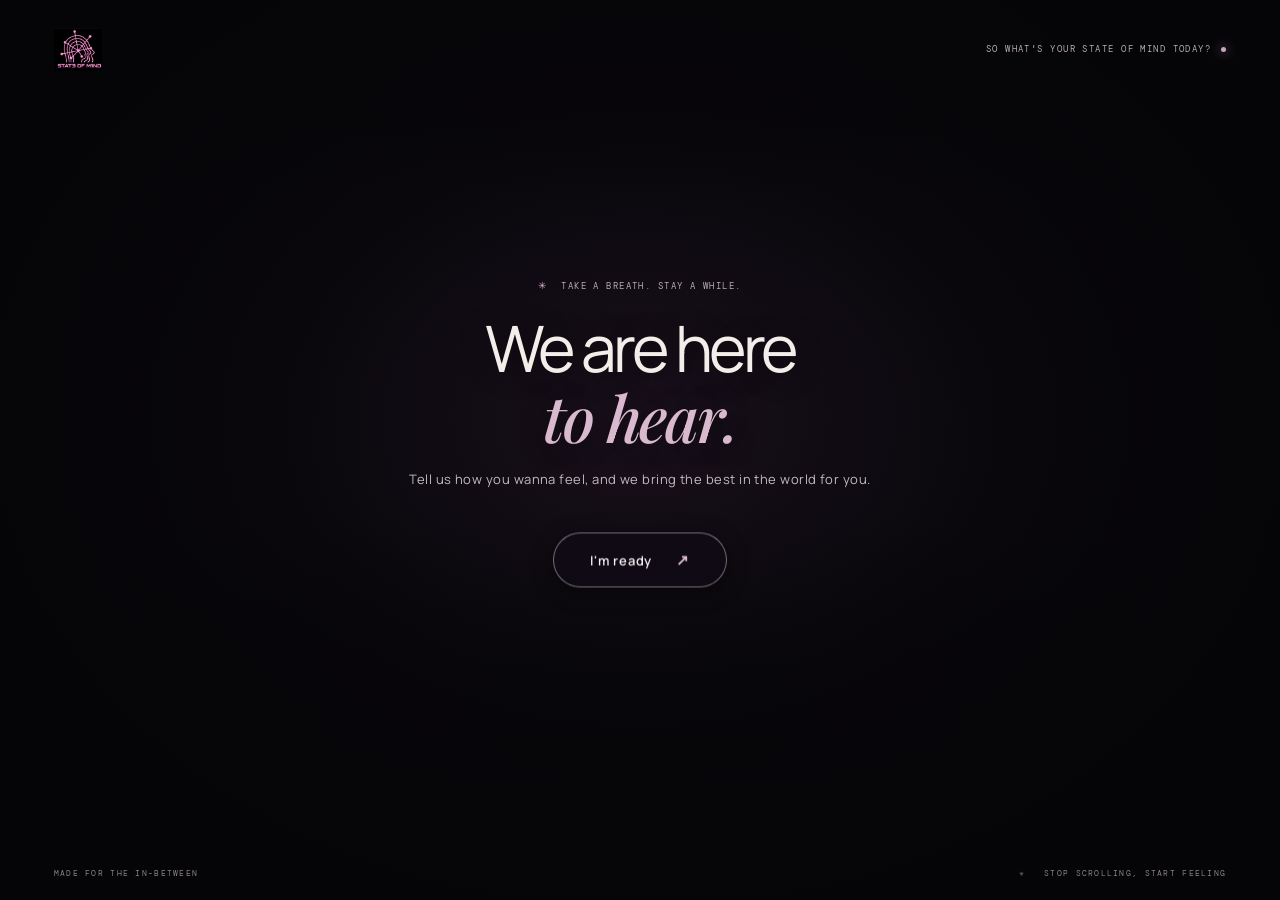
==== frontend/index.html @ 89857fad "feat:implement afterglow frontendand wire to backend API" ====
<!doctype html>
<html lang="en">
<head>
<meta charset="utf-8">
<meta name="viewport" content="width=device-width,initial-scale=1">
<meta name="theme-color" content="#050407">
<title>State of Mind — Find your feeling</title>
<link rel="preconnect" href="https://fonts.googleapis.com">
<link href="https://fonts.googleapis.com/css2?family=DM+Mono:wght@400;500&family=Manrope:wght@300;400;500;600;700&family=Playfair+Display:ital,wght@0,500;0,600;1,500&display=swap" rel="stylesheet">
<link rel="stylesheet" href="style.css">
</head>
<body>
<main class="stage" id="stage">
  <div class="ambient"></div>
  <video class="bloom" id="bloom" autoplay muted playsinline preload="auto" aria-label="Abstract digital flower blooming">
    <source src="assets/bloom.mp4" type="video/mp4">
  </video>
  <div class="shade"></div>
  <header class="topbar">
    <a class="wordmark" href="#" aria-label="State of Mind home"><img class="wordmark-logo" src="assets/state-of-mind-logo.png" alt=""></a>
    <span class="edition"><span class="edition-text" id="editionText">SO WHAT'S YOUR STATE OF MIND TODAY?</span><i></i></span>
  </header>

  <section class="intro" id="intro">
    <p class="eyebrow"><span class="tiny-star">✳</span> TAKE A BREATH. STAY A WHILE.</p>
    <h1>We are here <br><em>to hear.</em></h1>
    <p class="subline">Tell us how you wanna feel, and we bring the best in the world for you.</p>
    <button class="skip" id="skip">I'm ready <span>↗</span></button>
  </section>

  <section class="mood-area" id="moodArea" aria-hidden="true">
    <div class="mood-heading">
      <h2>We are here to hear.</h2>
      <p class="hint">Tell us how you wanna feel, and we bring the best in the world for you.</p>
    </div>
    <div class="moods" role="group" aria-label="Choose your mood">
      <button class="mood" data-mood="Happy/Excitement" data-display-name="Happy" style="--accent:#f0c3a9;--wash:rgba(240,195,169,.12)">
        <span class="number">01</span><span class="mood-symbol">☼</span><span class="mood-name">Happy</span><span class="mood-note">let it glow</span><span class="arrow">↗</span>
      </button>
      <button class="mood" data-mood="Calm/Serene" data-display-name="Calm" style="--accent:#b5d2c6;--wash:rgba(181,210,198,.12)">
        <span class="number">02</span><span class="mood-symbol">≈</span><span class="mood-name">Calm</span><span class="mood-note">stay in the quiet</span><span class="arrow">↗</span>
      </button>
      <button class="mood" data-mood="Sad/Melancholy" data-display-name="A little low" style="--accent:#b8c5e6;--wash:rgba(184,197,230,.12)">
        <span class="number">03</span><span class="mood-symbol">☾</span><span class="mood-name">A little low</span><span class="mood-note">feel it gently</span><span class="arrow">↗</span>
      </button>
      <button class="mood" data-mood="Anger/Rage" data-display-name="Frustrated" style="--accent:#e4a3a9;--wash:rgba(228,163,169,.12)">
        <span class="number">04</span><span class="mood-symbol">✳</span><span class="mood-name">Frustrated</span><span class="mood-note">let it move through</span><span class="arrow">↗</span>
      </button>
      <button class="mood" data-mood="Confusion/Anxiety" data-display-name="All over the place" style="--accent:#d2b8e5;--wash:rgba(210,184,229,.12)">
        <span class="number">05</span><span class="mood-symbol">⁕</span><span class="mood-name">All over the place</span><span class="mood-note">one thing at a time</span><span class="arrow">↗</span>
      </button>
    </div>
    <p class="footnote">YOUR MOOD IS A MOMENT, NOT YOUR WHOLE STORY.</p>
  </section>

  <section class="response" id="response" aria-live="polite" aria-hidden="true">
    <button class="back" id="back" aria-label="Go back to mood selection">← all moods</button>
    <div class="response-header">
      <p class="eyebrow">YOUR MOMENT, YOUR WAY</p>
      <h2 id="responseTitle">A little space for you.</h2>
      <p id="responseCopy">A few things to meet you where you are.</p>
      <div class="response-line"><span class="response-dot"></span><span id="responseMood">MOOD SELECTED</span><span class="line"></span><span>STATE OF MIND</span></div>
    </div>
    <div class="recommendations-container" id="recommendationsContainer">
      <!-- Recommendations dynamically loaded here -->
    </div>
  </section>
  <div class="bottom-note"><span>MADE FOR THE IN-BETWEEN</span><span>✳ &nbsp; STOP SCROLLING, START FEELING</span></div>
</main>
<script src="script.js"></script>
</body>
</html>
---- frontend/style.css ----
* {
  box-sizing: border-box;
}

:root {
  color-scheme: dark;
  --bg: #050407;
  --cream: #f3eee9;
  --muted: #aaa1a8;
  --line: rgba(244, 235, 242, 0.17);
  --accent-rose: #d9b9ce;
  --accent-card: rgba(22, 17, 25, 0.77);
}

html, body {
  margin: 0;
  width: 100%;
  min-height: 100%;
  background: var(--bg);
  color: var(--cream);
  font-family: Manrope, Arial, sans-serif;
}

body {
  overflow: hidden;
}

.stage {
  position: relative;
  isolation: isolate;
  min-height: 100svh;
  width: 100%;
  overflow: hidden;
  background: #050407;
}

.ambient {
  position: absolute;
  inset: 0;
  background: radial-gradient(ellipse at 50% 46%, #19101b 0%, #0a080d 38%, #050407 72%);
  z-index: -3;
}

.bloom {
  position: absolute;
  z-index: -2;
  height: 100%;
  width: auto;
  max-width: 100vw;
  left: 50%;
  top: 50%;
  transform: translate(-50%, -50%);
  object-fit: contain;
  opacity: 0.9;
  mix-blend-mode: screen;
  filter: saturate(0.78) contrast(1.08) brightness(0.86);
  transition: opacity 1.2s ease, filter 1.2s ease;
}

.shade {
  position: absolute;
  inset: 0;
  z-index: -1;
  pointer-events: none;
  background: linear-gradient(180deg, rgba(5, 4, 7, 0.62) 0%, transparent 23%, transparent 56%, rgba(5, 4, 7, 0.8) 100%),
              radial-gradient(ellipse at center, transparent 25%, rgba(5, 4, 7, 0.42) 100%);
}

.topbar {
  position: absolute;
  top: 0;
  left: 0;
  width: 100%;
  padding: 28px 4.2vw;
  display: flex;
  align-items: center;
  justify-content: space-between;
  z-index: 5;
}

.wordmark {
  display: flex;
  align-items: center;
  gap: 11px;
  text-decoration: none;
  color: var(--cream);
  font-size: 10px;
  letter-spacing: 0.2em;
  font-weight: 600;
  line-height: 0;
}

.wordmark-logo {
  display: block;
  width: 48px;
  height: auto;
  mix-blend-mode: screen;
  --logo-tint: hue-rotate(280deg) saturate(0.48) brightness(1.22);
  filter: var(--logo-tint);
  transition: transform 0.3s ease, filter 0.3s ease;
}

.wordmark:hover .wordmark-logo,
.wordmark:focus-visible .wordmark-logo {
  transform: translateY(-4px) scale(1.035);
  filter: var(--logo-tint) drop-shadow(0 12px 18px rgba(217, 185, 206, 0.32));
}

.edition, .eyebrow, .footnote, .bottom-note, .number, .response-line {
  font-family: "DM Mono", monospace;
  font-size: 9px;
  letter-spacing: 0.16em;
  color: #b6aab4;
}

.edition {
  display: flex;
  align-items: center;
  gap: 10px;
}

.edition-text {
  display: inline-block;
  min-width: 34ch;
}

.edition i {
  width: 5px;
  height: 5px;
  border-radius: 50%;
  background: #c6a6bd;
  box-shadow: 0 0 12px #c6a6bd;
}

.intro {
  position: absolute;
  left: 50%;
  top: 48%;
  transform: translate(-50%, -50%);
  width: min(720px, 90vw);
  text-align: center;
  z-index: 2;
  transition: opacity 0.9s ease, transform 0.9s ease;
}

.eyebrow {
  margin: 0 0 20px;
}

.tiny-star {
  color: #e0b4cf;
  font-size: 13px;
  margin-right: 7px;
}

h1, h2, p {
  margin-top: 0;
}

h1 {
  font-size: clamp(32px, 5vw, 65px);
  font-weight: 400;
  letter-spacing: -0.055em;
  line-height: 1.08;
  margin-bottom: 17px;
  text-shadow: 0 2px 28px rgba(0, 0, 0, 0.4);
}

h1 em, h2 em {
  font-family: "Playfair Display", serif;
  font-weight: 500;
  color: #d9b9ce;
  letter-spacing: -0.035em;
}

.subline {
  font-size: 13px;
  color: #c4b9c2;
  letter-spacing: 0.035em;
  margin-bottom: 34px;
}

.skip {
  border: 1px solid rgba(242, 229, 239, 0.45);
  background: rgba(18, 12, 22, 0.55);
  color: #f5edf2;
  border-radius: 999px;
  padding: 16px 36px;
  font: 600 13px Manrope, sans-serif;
  letter-spacing: 0.06em;
  cursor: pointer;
  margin-top: 10px;
  backdrop-filter: blur(12px);
  box-shadow: 0 4px 22px rgba(0, 0, 0, 0.4);
  transition: all 0.3s ease;
}

.skip span {
  display: inline-block;
  margin-left: 20px;
  color: #d9b9ce;
  font-size: 15px;
  transition: transform 0.25s ease;
}

.skip:hover {
  background: rgba(217, 185, 206, 0.2);
  border-color: #d9b9ce;
  box-shadow: 0 6px 30px rgba(217, 185, 206, 0.25);
  transform: translateY(-3px) scale(1.02);
}

.skip:hover span {
  transform: translate(3px, -3px);
}

.mood-area {
  position: absolute;
  z-index: 3;
  left: 0;
  right: 0;
  bottom: 8.5%;
  padding: 0 4.2vw;
  opacity: 0;
  transform: translateY(18px);
  pointer-events: none;
  transition: opacity 1.3s ease, transform 1.3s ease;
}

.stage.ready .intro {
  opacity: 0;
  transform: translate(-50%, -54%);
  pointer-events: none;
}

.stage.ready .mood-area {
  opacity: 1;
  transform: translateY(0);
  pointer-events: auto;
}

.stage.ready .bloom {
  filter: saturate(0.76) contrast(1.08) brightness(0.8);
}

.mood-heading {
  text-align: center;
  margin-bottom: 25px;
}

.mood-heading h2, .response h2 {
  font-size: clamp(25px, 3.4vw, 42px);
  font-weight: 400;
  letter-spacing: -0.05em;
  margin: 0 0 8px;
}

.hint {
  font-size: 11px;
  color: #c0b6c0;
  margin-bottom: 0;
}

.moods {
  display: grid;
  grid-template-columns: repeat(5, minmax(0, 1fr));
  gap: 10px;
  max-width: 1180px;
  margin: 0 auto;
}

.mood {
  position: relative;
  min-height: 138px;
  text-align: left;
  padding: 17px 15px 15px;
  background: linear-gradient(135deg, rgba(22, 17, 25, 0.77), rgba(8, 7, 11, 0.6));
  border: 1px solid rgba(244, 231, 241, 0.2);
  border-radius: 16px;
  color: var(--cream);
  cursor: pointer;
  overflow: hidden;
  backdrop-filter: blur(12px);
  transition: transform 0.3s ease, border-color 0.3s ease, background 0.3s ease, box-shadow 0.3s ease;
}

.mood:before {
  content: "";
  position: absolute;
  inset: 0;
  background: radial-gradient(ellipse at 0 0, var(--wash), transparent 72%);
  opacity: 0.7;
  pointer-events: none;
}

.mood:hover, .mood:focus-visible {
  transform: translateY(-5px);
  border-color: var(--accent);
  background: linear-gradient(135deg, rgba(35, 26, 39, 0.9), rgba(8, 7, 11, 0.78));
  box-shadow: 0 18px 34px rgba(0, 0, 0, 0.42), 0 0 26px var(--wash);
  outline: none;
}

.number {
  position: absolute;
  right: 14px;
  top: 15px;
  font-size: 8px;
  color: #968a97;
}

.mood-symbol {
  display: block;
  color: var(--accent);
  font-family: "Playfair Display", serif;
  font-size: 25px;
  line-height: 1;
  margin: 4px 0 16px;
}

.mood-name {
  display: block;
  font-size: 13px;
  font-weight: 500;
  letter-spacing: -0.02em;
  position: relative;
}

.mood-note {
  display: block;
  font-size: 9px;
  color: #aaa0aa;
  margin-top: 6px;
  position: relative;
}

.arrow {
  position: absolute;
  right: 13px;
  bottom: 14px;
  font-size: 12px;
  color: var(--accent);
  opacity: 0;
  transform: translate(-3px, 3px);
  transition: 0.25s;
}

.mood:hover .arrow, .mood:focus-visible .arrow {
  opacity: 1;
  transform: translate(0, 0);
}

.footnote {
  text-align: center;
  margin: 21px 0 0;
  font-size: 8px;
  color: #92858f;
}

.bottom-note {
  position: absolute;
  bottom: 22px;
  left: 4.2vw;
  right: 4.2vw;
  display: flex;
  justify-content: space-between;
  font-size: 8px;
  color: rgba(202, 187, 201, 0.68);
  z-index: 4;
}

/* =========================================================
   Response & Recommendations Area
   ========================================================= */

.response {
  position: absolute;
  z-index: 4;
  left: 50%;
  top: 50%;
  transform: translate(-50%, -46%);
  width: min(1180px, 94vw);
  max-height: calc(100svh - 85px);
  overflow-y: auto;
  overflow-x: hidden;
  padding: 10px 20px 40px;
  display: flex;
  flex-direction: column;
  align-items: center;
  text-align: center;
  opacity: 0;
  pointer-events: none;
  transition: opacity 0.6s ease, transform 0.6s ease;
  scrollbar-width: thin;
  scrollbar-color: rgba(217, 185, 206, 0.3) transparent;
}

.response::-webkit-scrollbar {
  width: 6px;
}

.response::-webkit-scrollbar-track {
  background: transparent;
}

.response::-webkit-scrollbar-thumb {
  background: rgba(217, 185, 206, 0.25);
  border-radius: 999px;
}

.response::-webkit-scrollbar-thumb:hover {
  background: rgba(217, 185, 206, 0.45);
}

.stage.selected .mood-area {
  opacity: 0;
  pointer-events: none;
  transform: translateY(12px);
}

.stage.selected .response {
  opacity: 1;
  pointer-events: auto;
  transform: translate(-50%, -48%);
}

.stage.selected .bloom {
  opacity: 0.38;
  filter: saturate(0.65) contrast(1.05) brightness(0.65);
}

.stage.ready .bottom-note {
  opacity: 0.65;
}

.back {
  align-self: flex-start;
  margin-top: 10px;
  margin-bottom: 14px;
  border: 1px solid rgba(244, 231, 241, 0.25);
  background: rgba(18, 12, 22, 0.75);
  color: #c7b8c7;
  font: 11px "DM Mono", monospace;
  letter-spacing: 0.1em;
  cursor: pointer;
  padding: 9px 18px;
  border-radius: 999px;
  backdrop-filter: blur(12px);
  transition: all 0.25s ease;
}

.back:hover {
  color: #f3eee9;
  border-color: #d9b9ce;
  background: rgba(217, 185, 206, 0.2);
  transform: translateX(-3px);
}

.response-header {
  width: 100%;
  max-width: 680px;
  margin-bottom: 24px;
}

.response .eyebrow {
  margin-bottom: 12px;
}

.response h2 {
  font-size: clamp(26px, 3.6vw, 42px);
  margin-bottom: 10px;
}

.response-header > p:not(.eyebrow) {
  color: #c4b9c2;
  font-size: 12px;
  margin-bottom: 14px;
}

.response-line {
  display: flex;
  align-items: center;
  gap: 10px;
  justify-content: center;
  font-size: 8px;
  margin-top: 14px;
}

.response-dot {
  width: 6px;
  height: 6px;
  background: #d9b9ce;
  border-radius: 50%;
  box-shadow: 0 0 8px #d9b9ce;
}

.line {
  width: 42px;
  height: 1px;
  background: var(--line);
}

.recommendations-container {
  width: 100%;
}

.recommendations-grid {
  display: grid;
  grid-template-columns: repeat(3, minmax(0, 1fr));
  gap: 18px;
  width: 100%;
  text-align: left;
}

.rec-category {
  background: linear-gradient(180deg, rgba(22, 16, 26, 0.8), rgba(12, 9, 15, 0.72));
  border: 1px solid rgba(244, 231, 241, 0.14);
  border-radius: 14px;
  padding: 16px;
  backdrop-filter: blur(14px);
  display: flex;
  flex-direction: column;
  gap: 10px;
  transition: border-color 0.3s ease;
}

.rec-category:hover {
  border-color: rgba(217, 185, 206, 0.3);
}

.category-header {
  display: flex;
  align-items: center;
  justify-content: space-between;
  padding-bottom: 11px;
  border-bottom: 1px solid rgba(244, 231, 241, 0.08);
}

.category-title-wrap {
  display: flex;
  align-items: center;
  gap: 8px;
}

.category-icon {
  font-size: 13px;
  color: #d9b9ce;
}

.category-title {
  font-size: 13px;
  font-weight: 600;
  letter-spacing: -0.01em;
  margin: 0;
  color: var(--cream);
}

.category-count {
  font-family: "DM Mono", monospace;
  font-size: 9px;
  letter-spacing: 0.12em;
  color: var(--muted);
  text-transform: uppercase;
}

.cards-list {
  display: flex;
  flex-direction: column;
  gap: 9px;
}

.rec-card {
  position: relative;
  padding: 12px 14px;
  background: linear-gradient(135deg, rgba(29, 21, 35, 0.75), rgba(14, 10, 18, 0.65));
  border: 1px solid rgba(244, 231, 241, 0.12);
  border-radius: 10px;
  transition: transform 0.25s ease, border-color 0.25s ease, box-shadow 0.25s ease;
  display: flex;
  flex-direction: column;
  gap: 7px;
  outline: none;
}

.rec-card:hover, .rec-card:focus-visible {
  transform: translateY(-2px);
  border-color: rgba(217, 185, 206, 0.45);
  box-shadow: 0 10px 22px rgba(0, 0, 0, 0.38), 0 0 14px rgba(217, 185, 206, 0.1);
}

.rec-card-top {
  display: flex;
  align-items: center;
  gap: 7px;
}

.rec-index {
  font-family: "DM Mono", monospace;
  font-size: 9px;
  color: #968a97;
}

.rec-badge {
  font-family: "DM Mono", monospace;
  font-size: 8px;
  letter-spacing: 0.08em;
  padding: 2px 7px;
  border-radius: 999px;
  text-transform: uppercase;
  font-weight: 500;
}

.badge-movie, .badge-tv {
  background: rgba(240, 195, 169, 0.14);
  border: 1px solid rgba(240, 195, 169, 0.32);
  color: #f0c3a9;
}

.badge-music {
  background: rgba(210, 184, 229, 0.14);
  border: 1px solid rgba(210, 184, 229, 0.32);
  color: #d2b8e5;
}

.badge-game {
  background: rgba(181, 210, 198, 0.14);
  border: 1px solid rgba(181, 210, 198, 0.32);
  color: #b5d2c6;
}

.badge-default {
  background: rgba(244, 231, 241, 0.1);
  border: 1px solid rgba(244, 231, 241, 0.25);
  color: #e2d7e0;
}

.rec-match {
  font-family: "DM Mono", monospace;
  font-size: 8px;
  color: #d9b9ce;
  margin-left: auto;
}

.rec-title {
  font-size: 13px;
  font-weight: 500;
  line-height: 1.35;
  margin: 0;
  color: var(--cream);
  display: -webkit-box;
  -webkit-line-clamp: 2;
  -webkit-box-orient: vertical;
  overflow: hidden;
}

.rec-card-bottom {
  display: flex;
  flex-direction: column;
  gap: 4px;
  margin-top: 2px;
}

.match-track {
  width: 100%;
  height: 2px;
  background: rgba(244, 235, 242, 0.1);
  border-radius: 2px;
  overflow: hidden;
}

.match-fill {
  height: 100%;
  background: linear-gradient(90deg, #d2b8e5, #e0b4cf);
  border-radius: 2px;
}

.rec-meta {
  font-family: "DM Mono", monospace;
  font-size: 8px;
  color: #a498a4;
  letter-spacing: 0.05em;
}

/* =========================================================
   States: Loading, Error, Empty
   ========================================================= */

.recs-state {
  padding: 42px 20px;
  text-align: center;
  display: flex;
  flex-direction: column;
  align-items: center;
  gap: 12px;
}

.pulse-loader {
  display: flex;
  gap: 8px;
  margin-bottom: 4px;
}

.pulse-loader span {
  width: 8px;
  height: 8px;
  border-radius: 50%;
  background: #d9b9ce;
  animation: recPulse 1.4s ease-in-out infinite;
}

.pulse-loader span:nth-child(2) {
  animation-delay: 0.2s;
}

.pulse-loader span:nth-child(3) {
  animation-delay: 0.4s;
}

@keyframes recPulse {
  0%, 80%, 100% {
    transform: scale(0.6);
    opacity: 0.35;
  }
  40% {
    transform: scale(1.15);
    opacity: 1;
    box-shadow: 0 0 10px #d9b9ce;
  }
}

.state-title {
  font-size: 15px;
  font-weight: 500;
  color: var(--cream);
  margin: 0;
}

.state-desc {
  font-size: 11px;
  color: var(--muted);
  max-width: 440px;
  margin: 0;
  line-height: 1.5;
}

.state-desc code {
  font-family: "DM Mono", monospace;
  font-size: 10px;
  background: rgba(255, 255, 255, 0.08);
  padding: 2px 5px;
  border-radius: 4px;
  color: #f0c3a9;
}

.state-icon {
  font-size: 24px;
  color: #e4a3a9;
}

.retry-btn {
  margin-top: 8px;
  border: 1px solid rgba(228, 163, 169, 0.4);
  background: rgba(228, 163, 169, 0.12);
  color: #f5edf2;
  border-radius: 999px;
  padding: 8px 18px;
  font: 500 11px Manrope, sans-serif;
  letter-spacing: 0.04em;
  cursor: pointer;
  transition: background 0.2s, border-color 0.2s;
}

.retry-btn span {
  margin-left: 6px;
  color: #e4a3a9;
}

.retry-btn:hover {
  background: rgba(228, 163, 169, 0.22);
  border-color: #e4a3a9;
}

.category-empty {
  font-size: 11px;
  color: var(--muted);
  font-style: italic;
  padding: 20px 8px;
  text-align: center;
  margin: 0;
}

/* =========================================================
   Responsive queries
   ========================================================= */

@media (min-width: 1200px) and (min-height: 760px) {
  .mood-area {
    bottom: 9.5%;
  }
  .mood {
    min-height: 145px;
    padding: 19px;
  }
  .mood-heading {
    margin-bottom: 28px;
  }
}

@media (max-width: 900px) {
  .recommendations-grid {
    grid-template-columns: 1fr;
    gap: 16px;
  }
  .response {
    max-height: 82svh;
    padding: 20px 14px 34px;
  }
}

@media (max-width: 760px) {
  .topbar {
    padding: 19px 20px;
  }
  .edition {
    font-size: 7px;
    letter-spacing: 0.08em;
  }
  .wordmark {
    font-size: 8px;
    letter-spacing: 0.15em;
    gap: 8px;
  }
  .wordmark-logo {
    width: 57px;
  }
  .edition-text {
    min-width: 0;
  }
  .intro {
    top: 43%;
    width: 88vw;
  }
  .subline {
    font-size: 11px;
    line-height: 1.6;
  }
  .mood-area {
    bottom: 8%;
    padding: 0 18px;
  }
  .mood-heading {
    margin-bottom: 17px;
  }
  .hint {
    font-size: 10px;
  }
  .moods {
    grid-template-columns: repeat(2, minmax(0, 1fr));
    gap: 7px;
  }
  .mood {
    min-height: 88px;
    padding: 12px 13px;
  }
  .mood-symbol {
    font-size: 19px;
    margin: 0 0 8px;
  }
  .mood-name {
    font-size: 12px;
  }
  .mood-note {
    font-size: 8px;
  }
  .mood:nth-child(5) {
    grid-column: 1 / -1;
    min-height: 70px;
  }
  .mood:nth-child(5) .mood-symbol {
    float: left;
    margin: 2px 12px 0 0;
  }
  .number {
    top: 12px;
    right: 11px;
  }
  .footnote {
    font-size: 7px;
    margin-top: 13px;
  }
  .bottom-note {
    left: 18px;
    right: 18px;
    bottom: 13px;
    font-size: 6px;
    letter-spacing: 0.08em;
  }
  .bottom-note span:last-child {
    text-align: right;
  }
  .response-line {
    font-size: 7px;
    letter-spacing: 0.08em;
  }
  .bloom {
    height: 100%;
    max-width: 100vw;
  }
}

@media (prefers-reduced-motion: reduce) {
  *, *:before, *:after {
    transition: none !important;
    scroll-behavior: auto !important;
  }
}
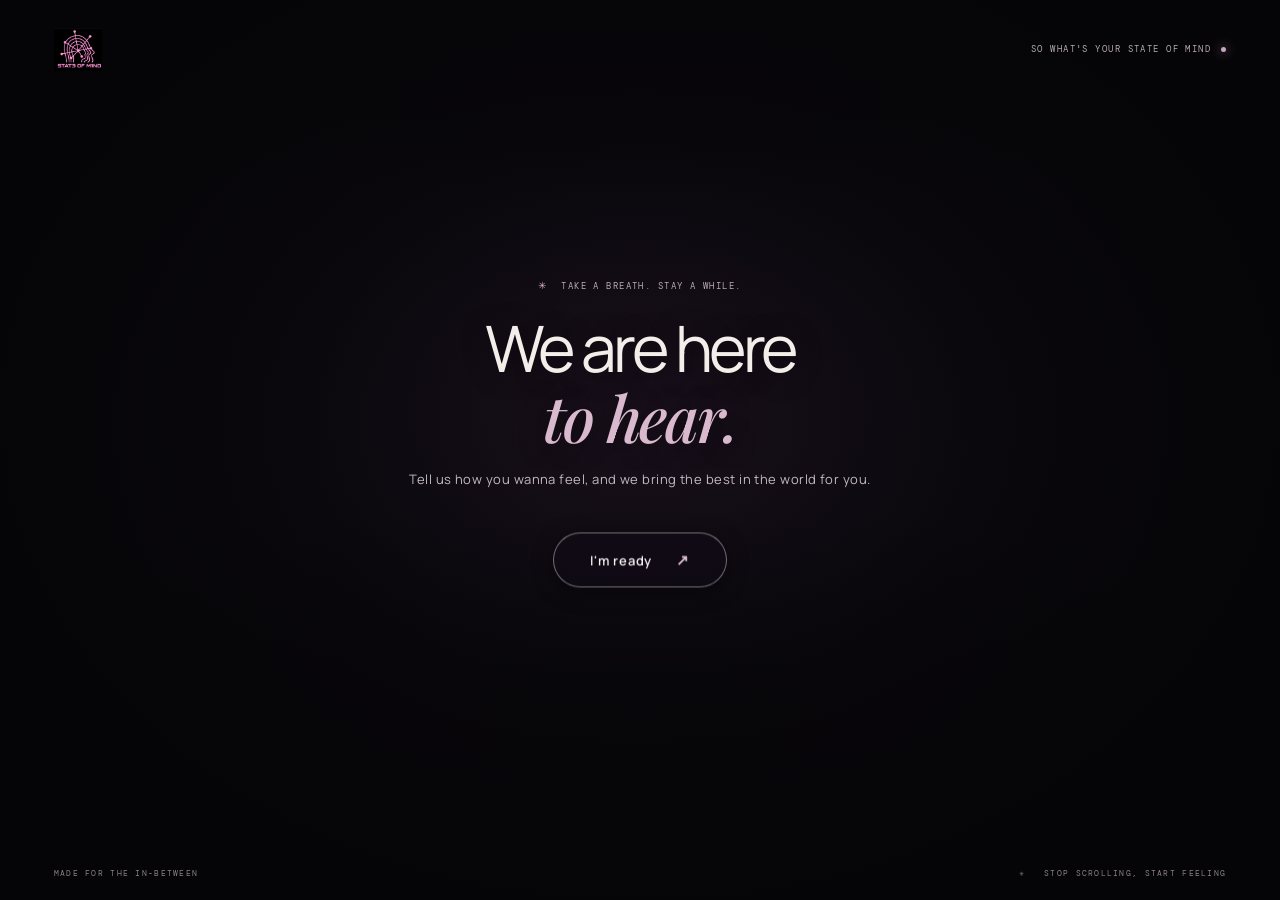
==== commit ca8403a0: "fix(frontend) : made the animations more smoothe" ====
--- a/frontend/index.html
+++ b/frontend/index.html
@@ -12,7 +12,7 @@
 <body>
 <main class="stage" id="stage">
   <div class="ambient"></div>
-  <video class="bloom" id="bloom" autoplay muted playsinline preload="auto" aria-label="Abstract digital flower blooming">
+  <video class="bloom" id="bloom" autoplay loop muted playsinline preload="auto" aria-label="Abstract digital flower blooming">
     <source src="assets/bloom.mp4" type="video/mp4">
   </video>
   <div class="shade"></div>
--- a/frontend/style.css
+++ b/frontend/style.css
@@ -641,6 +641,12 @@
   margin-left: auto;
 }
 
+.rec-card-body {
+  display: flex;
+  flex-direction: column;
+  gap: 2px;
+}
+
 .rec-title {
   font-size: 13px;
   font-weight: 500;
@@ -653,10 +659,21 @@
   overflow: hidden;
 }
 
+.rec-artist {
+  font-family: "DM Mono", monospace;
+  font-size: 10px;
+  color: #c4b5c7;
+  letter-spacing: 0.04em;
+  margin: 0;
+  white-space: nowrap;
+  overflow: hidden;
+  text-overflow: ellipsis;
+}
+
 .rec-card-bottom {
   display: flex;
   flex-direction: column;
-  gap: 4px;
+  gap: 6px;
   margin-top: 2px;
 }
 
@@ -674,11 +691,98 @@
   border-radius: 2px;
 }
 
+.rec-card-footer {
+  display: flex;
+  align-items: center;
+  justify-content: space-between;
+  gap: 8px;
+  min-height: 22px;
+}
+
 .rec-meta {
   font-family: "DM Mono", monospace;
   font-size: 8px;
   color: #a498a4;
   letter-spacing: 0.05em;
+}
+
+/* Sleek Action Button: Listen / View */
+.rec-action-btn {
+  display: inline-flex;
+  align-items: center;
+  gap: 4px;
+  font-family: "DM Mono", monospace;
+  font-size: 8.5px;
+  font-weight: 500;
+  letter-spacing: 0.08em;
+  text-transform: uppercase;
+  text-decoration: none;
+  padding: 3px 9px;
+  border-radius: 999px;
+  cursor: pointer;
+  transition: all 0.22s cubic-bezier(0.16, 1, 0.3, 1);
+  outline: none;
+  white-space: nowrap;
+  user-select: none;
+}
+
+.rec-action-btn .btn-icon {
+  font-size: 9px;
+  line-height: 1;
+  transition: transform 0.22s ease;
+}
+
+.rec-action-btn:hover .btn-icon,
+.rec-action-btn:focus-visible .btn-icon {
+  transform: translate(1.5px, -1.5px);
+}
+
+/* Music - Listen button */
+.rec-action-btn.action-listen {
+  background: rgba(210, 184, 229, 0.12);
+  border: 1px solid rgba(210, 184, 229, 0.32);
+  color: #e6d3f2;
+}
+
+.rec-action-btn.action-listen:hover,
+.rec-action-btn.action-listen:focus-visible {
+  background: rgba(210, 184, 229, 0.26);
+  border-color: rgba(210, 184, 229, 0.7);
+  color: #ffffff;
+  box-shadow: 0 0 12px rgba(210, 184, 229, 0.35);
+  transform: translateY(-1px);
+}
+
+/* Movies & TV - View button */
+.rec-action-btn.action-view {
+  background: rgba(240, 195, 169, 0.12);
+  border: 1px solid rgba(240, 195, 169, 0.32);
+  color: #f7dfd3;
+}
+
+.rec-action-btn.action-view:hover,
+.rec-action-btn.action-view:focus-visible {
+  background: rgba(240, 195, 169, 0.26);
+  border-color: rgba(240, 195, 169, 0.7);
+  color: #ffffff;
+  box-shadow: 0 0 12px rgba(240, 195, 169, 0.35);
+  transform: translateY(-1px);
+}
+
+/* Games - View button tint */
+.rec-category[data-category="games"] .rec-action-btn.action-view {
+  background: rgba(181, 210, 198, 0.12);
+  border: 1px solid rgba(181, 210, 198, 0.32);
+  color: #d6ebe1;
+}
+
+.rec-category[data-category="games"] .rec-action-btn.action-view:hover,
+.rec-category[data-category="games"] .rec-action-btn.action-view:focus-visible {
+  background: rgba(181, 210, 198, 0.26);
+  border-color: rgba(181, 210, 198, 0.7);
+  color: #ffffff;
+  box-shadow: 0 0 12px rgba(181, 210, 198, 0.35);
+  transform: translateY(-1px);
 }
 
 /* =========================================================
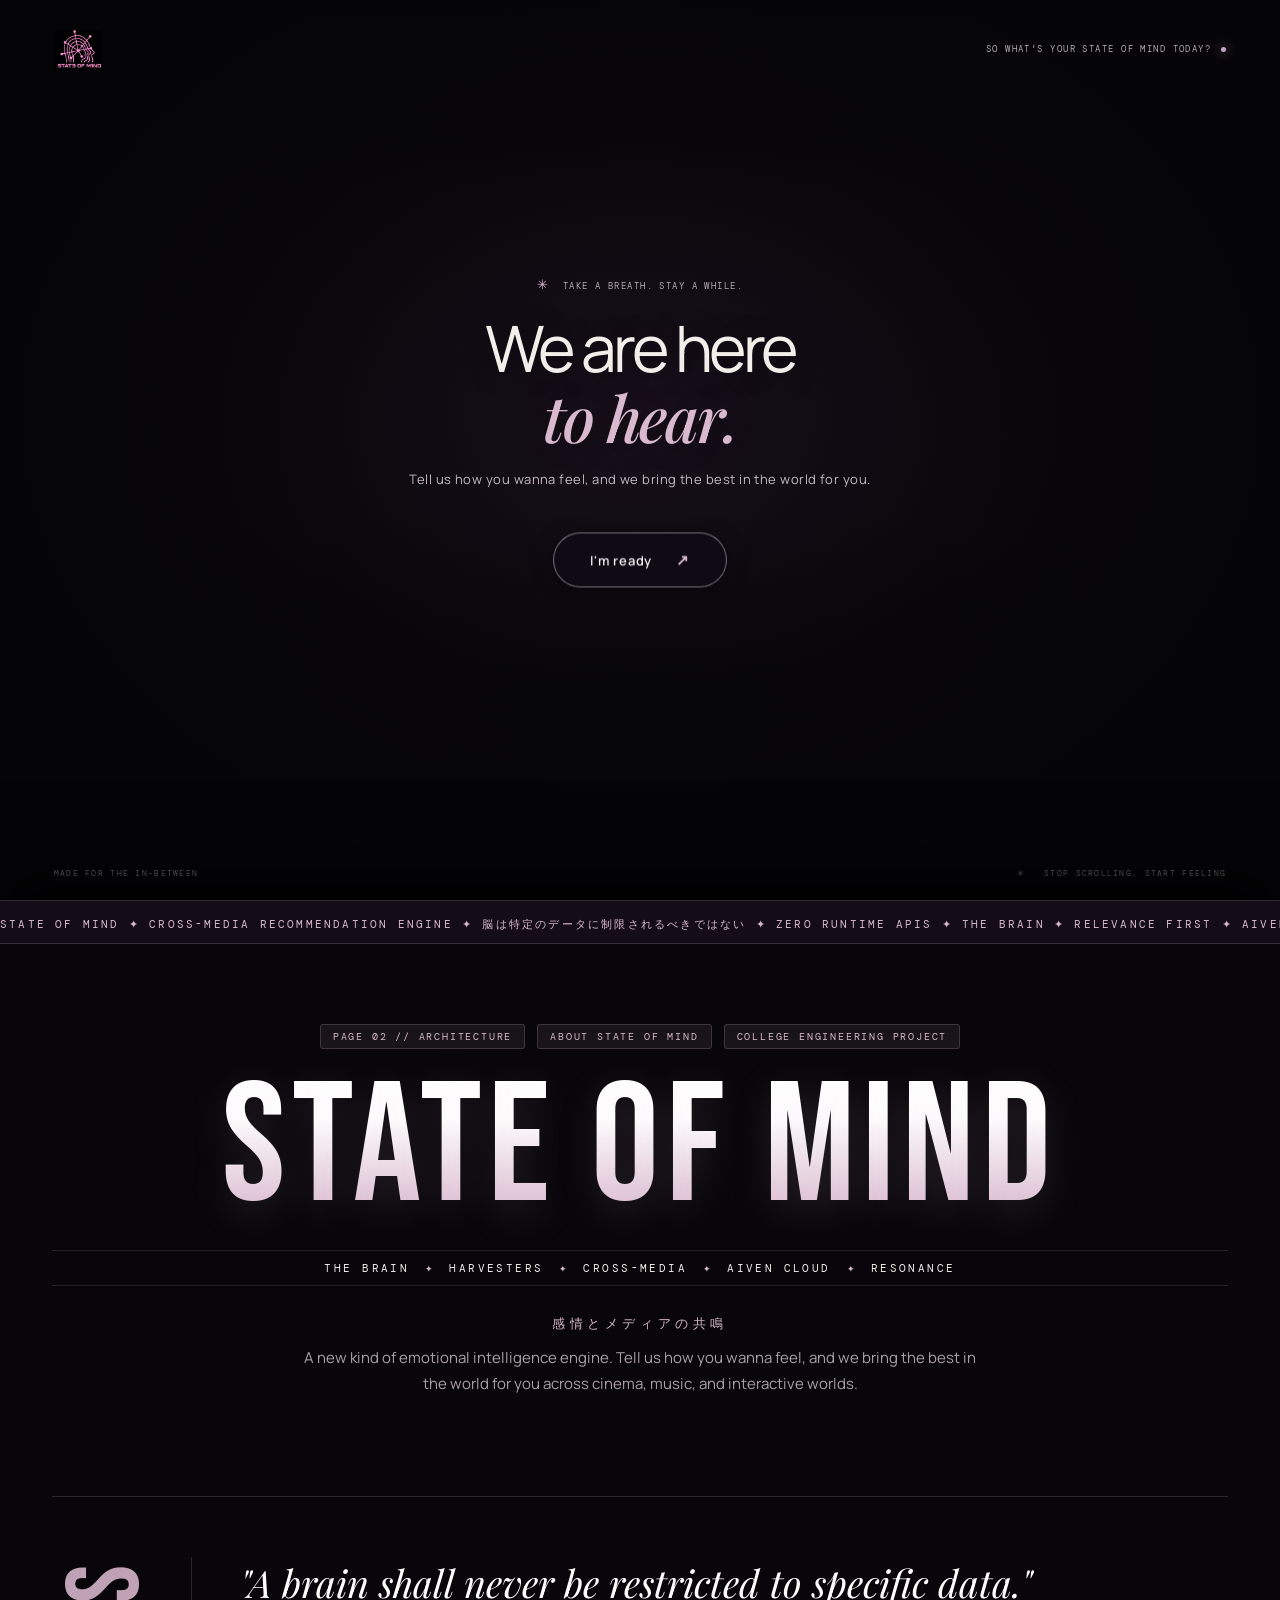
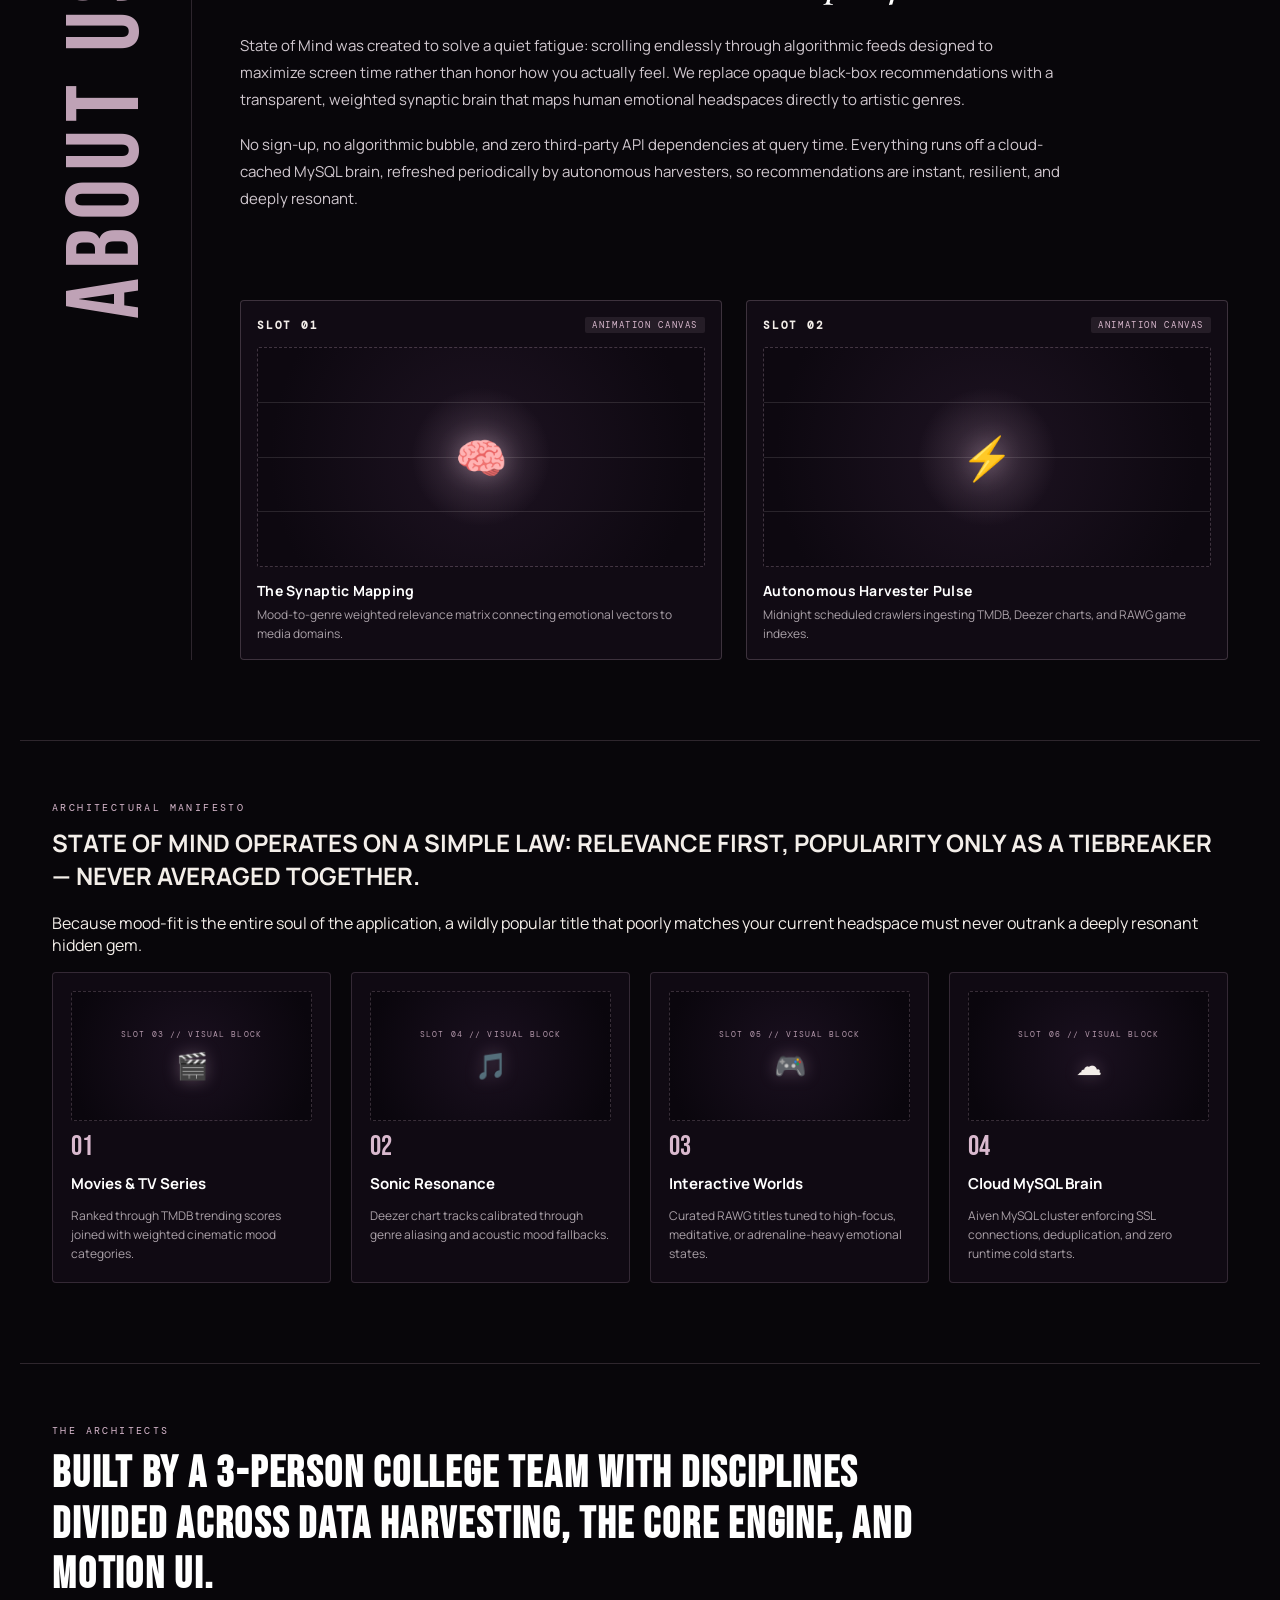
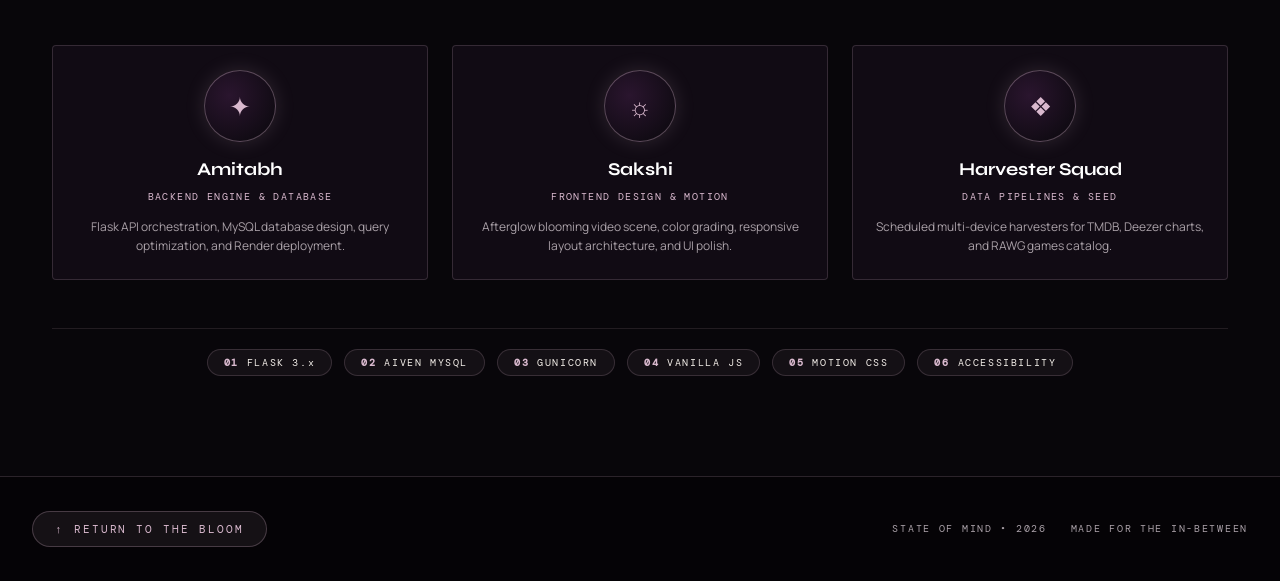
==== commit 9256771e: "feat(frontend): add editorial about page with scroll reveals and animation canvas slots" ====
--- a/frontend/index.html
+++ b/frontend/index.html
@@ -6,7 +6,8 @@
 <meta name="theme-color" content="#050407">
 <title>State of Mind — Find your feeling</title>
 <link rel="preconnect" href="https://fonts.googleapis.com">
-<link href="https://fonts.googleapis.com/css2?family=DM+Mono:wght@400;500&family=Manrope:wght@300;400;500;600;700&family=Playfair+Display:ital,wght@0,500;0,600;1,500&display=swap" rel="stylesheet">
+<link rel="preconnect" href="https://fonts.gstatic.com" crossorigin>
+<link href="https://fonts.googleapis.com/css2?family=Bebas+Neue&family=DM+Mono:wght@400;500&family=Manrope:wght@300;400;500;600;700;800&family=Playfair+Display:ital,wght@0,500;0,600;1,500&family=Syne:wght@700;800;900&display=swap" rel="stylesheet">
 <link rel="stylesheet" href="style.css">
 </head>
 <body>
@@ -51,6 +52,10 @@
       </button>
     </div>
     <p class="footnote">YOUR MOOD IS A MOMENT, NOT YOUR WHOLE STORY.</p>
+    <div class="scroll-prompt" id="scrollPrompt" role="button" tabindex="0" aria-label="Scroll to learn about State of Mind">
+      <span class="scroll-prompt-text">OR SCROLL TO EXPLORE THE STORY</span>
+      <span class="scroll-prompt-arrow">↓</span>
+    </div>
   </section>
 
   <section class="response" id="response" aria-live="polite" aria-hidden="true">
@@ -67,6 +72,227 @@
   </section>
   <div class="bottom-note"><span>MADE FOR THE IN-BETWEEN</span><span>✳ &nbsp; STOP SCROLLING, START FEELING</span></div>
 </main>
+
+<!-- Editorial About Section (Unfolds on scroll) -->
+<article class="about-page" id="aboutPage" aria-label="About State of Mind">
+  <!-- Top Running Marquee Ribbon -->
+  <div class="editorial-ticker">
+    <div class="ticker-track">
+      <span>STATE OF MIND ✦ CROSS-MEDIA RECOMMENDATION ENGINE ✦ 脳は特定のデータに制限されるべきではない ✦ ZERO RUNTIME APIS ✦ THE BRAIN ✦ RELEVANCE FIRST ✦ AIVEN CLOUD ✦</span>
+      <span>STATE OF MIND ✦ CROSS-MEDIA RECOMMENDATION ENGINE ✦ 脳は特定のデータに制限されるべきではない ✦ ZERO RUNTIME APIS ✦ THE BRAIN ✦ RELEVANCE FIRST ✦ AIVEN CLOUD ✦</span>
+    </div>
+  </div>
+
+  <!-- Section 1: Hero Editorial Header -->
+  <header class="about-hero-wrap">
+    <div class="about-hero-meta reveal-on-scroll">
+      <span class="mono-badge">PAGE 02 // ARCHITECTURE</span>
+      <span class="mono-badge">ABOUT STATE OF MIND</span>
+      <span class="mono-badge">COLLEGE ENGINEERING PROJECT</span>
+    </div>
+
+    <h1 class="about-giant-title reveal-on-scroll delay-1">STATE OF MIND</h1>
+
+    <div class="about-ribbon reveal-on-scroll delay-2">
+      <span class="ribbon-item">THE BRAIN</span><i>✦</i>
+      <span class="ribbon-item">HARVESTERS</span><i>✦</i>
+      <span class="ribbon-item">CROSS-MEDIA</span><i>✦</i>
+      <span class="ribbon-item">AIVEN CLOUD</span><i>✦</i>
+      <span class="ribbon-item">RESONANCE</span>
+    </div>
+
+    <div class="about-hero-subline reveal-on-scroll delay-3">
+      <span class="kanji-accent">感情とメディアの共鳴</span>
+      <p class="subline-text">
+        A new kind of emotional intelligence engine. Tell us how you wanna feel, and we bring the best in the world for you across cinema, music, and interactive worlds.
+      </p>
+    </div>
+  </header>
+
+  <!-- Section 2: Narrative & Vertical "ABOUT US" Layout -->
+  <section class="about-narrative-section">
+    <div class="about-narrative-container">
+      <!-- Giant Rotated Vertical Heading Column -->
+      <div class="vertical-title-col reveal-on-scroll">
+        <div class="vertical-text-wrap">
+          <span class="vertical-title">ABOUT US</span>
+        </div>
+      </div>
+
+      <!-- Narrative & Feature Slots Column -->
+      <div class="narrative-content-col">
+        <div class="narrative-copy-block">
+          <p class="lead-quote reveal-on-scroll">
+            "A brain shall never be restricted to specific data."
+          </p>
+          <p class="story-para reveal-on-scroll delay-1">
+            State of Mind was created to solve a quiet fatigue: scrolling endlessly through algorithmic feeds designed to maximize screen time rather than honor how you actually feel. We replace opaque black-box recommendations with a transparent, weighted synaptic brain that maps human emotional headspaces directly to artistic genres.
+          </p>
+          <p class="story-para reveal-on-scroll delay-2">
+            No sign-up, no algorithmic bubble, and zero third-party API dependencies at query time. Everything runs off a cloud-cached MySQL brain, refreshed periodically by autonomous harvesters, so recommendations are instant, resilient, and deeply resonant.
+          </p>
+        </div>
+
+        <!-- Preserved Animation Canvas Slots (Reserved for future visual interactive animations) -->
+        <div class="anim-slots-grid reveal-on-scroll delay-3">
+          <div class="anim-slot-box" data-slot="01">
+            <div class="slot-badge-bar">
+              <span class="slot-number">SLOT 01</span>
+              <span class="slot-tag">ANIMATION CANVAS</span>
+            </div>
+            <div class="slot-visual-canvas">
+              <div class="canvas-glow"></div>
+              <div class="slot-placeholder-icon">🧠</div>
+              <div class="slot-wireframe-lines">
+                <span></span><span></span><span></span>
+              </div>
+            </div>
+            <div class="slot-meta">
+              <span class="slot-title">The Synaptic Mapping</span>
+              <span class="slot-desc">Mood-to-genre weighted relevance matrix connecting emotional vectors to media domains.</span>
+            </div>
+          </div>
+
+          <div class="anim-slot-box" data-slot="02">
+            <div class="slot-badge-bar">
+              <span class="slot-number">SLOT 02</span>
+              <span class="slot-tag">ANIMATION CANVAS</span>
+            </div>
+            <div class="slot-visual-canvas">
+              <div class="canvas-glow"></div>
+              <div class="slot-placeholder-icon">⚡</div>
+              <div class="slot-wireframe-lines">
+                <span></span><span></span><span></span>
+              </div>
+            </div>
+            <div class="slot-meta">
+              <span class="slot-title">Autonomous Harvester Pulse</span>
+              <span class="slot-desc">Midnight scheduled crawlers ingesting TMDB, Deezer charts, and RAWG game indexes.</span>
+            </div>
+          </div>
+        </div>
+      </div>
+    </div>
+  </section>
+
+  <!-- Section 3: Strategic Blueprint & Feature Blocks -->
+  <section class="about-blueprint-section">
+    <div class="blueprint-headline-wrap reveal-on-scroll">
+      <span class="mono-eyebrow">ARCHITECTURAL MANIFESTO</span>
+      <h2 class="manifesto-heading">
+        STATE OF MIND OPERATES ON A SIMPLE LAW: RELEVANCE FIRST, POPULARITY ONLY AS A TIEBREAKER — NEVER AVERAGED TOGETHER.
+      </h2>
+      <p class="manifesto-desc">
+        Because mood-fit is the entire soul of the application, a wildly popular title that poorly matches your current headspace must never outrank a deeply resonant hidden gem.
+      </p>
+    </div>
+
+    <!-- Preserved 4-Block Feature Canvas Grid -->
+    <div class="blueprint-blocks-grid">
+      <div class="blueprint-card reveal-on-scroll">
+        <div class="blueprint-card-slot">
+          <div class="blueprint-slot-label">SLOT 03 // VISUAL BLOCK</div>
+          <div class="blueprint-slot-icon">🎬</div>
+        </div>
+        <span class="blueprint-card-num">01</span>
+        <h3 class="blueprint-card-title">Movies & TV Series</h3>
+        <p class="blueprint-card-body">Ranked through TMDB trending scores joined with weighted cinematic mood categories.</p>
+      </div>
+
+      <div class="blueprint-card reveal-on-scroll delay-1">
+        <div class="blueprint-card-slot">
+          <div class="blueprint-slot-label">SLOT 04 // VISUAL BLOCK</div>
+          <div class="blueprint-slot-icon">🎵</div>
+        </div>
+        <span class="blueprint-card-num">02</span>
+        <h3 class="blueprint-card-title">Sonic Resonance</h3>
+        <p class="blueprint-card-body">Deezer chart tracks calibrated through genre aliasing and acoustic mood fallbacks.</p>
+      </div>
+
+      <div class="blueprint-card reveal-on-scroll delay-2">
+        <div class="blueprint-card-slot">
+          <div class="blueprint-slot-label">SLOT 05 // VISUAL BLOCK</div>
+          <div class="blueprint-slot-icon">🎮</div>
+        </div>
+        <span class="blueprint-card-num">03</span>
+        <h3 class="blueprint-card-title">Interactive Worlds</h3>
+        <p class="blueprint-card-body">Curated RAWG titles tuned to high-focus, meditative, or adrenaline-heavy emotional states.</p>
+      </div>
+
+      <div class="blueprint-card reveal-on-scroll delay-3">
+        <div class="blueprint-card-slot">
+          <div class="blueprint-slot-label">SLOT 06 // VISUAL BLOCK</div>
+          <div class="blueprint-slot-icon">☁</div>
+        </div>
+        <span class="blueprint-card-num">04</span>
+        <h3 class="blueprint-card-title">Cloud MySQL Brain</h3>
+        <p class="blueprint-card-body">Aiven MySQL cluster enforcing SSL connections, deduplication, and zero runtime cold starts.</p>
+      </div>
+    </div>
+  </section>
+
+  <!-- Section 4: The 3-Person Team & Engineering Credits -->
+  <section class="about-team-section">
+    <div class="team-header reveal-on-scroll">
+      <span class="mono-eyebrow">THE ARCHITECTS</span>
+      <h2 class="team-title">
+        BUILT BY A 3-PERSON COLLEGE TEAM WITH DISCIPLINES DIVIDED ACROSS DATA HARVESTING, THE CORE ENGINE, AND MOTION UI.
+      </h2>
+    </div>
+
+    <div class="team-avatars-row reveal-on-scroll delay-1">
+      <div class="team-member-card">
+        <div class="member-avatar-box">
+          <span class="member-sym">✦</span>
+        </div>
+        <h4 class="member-name">Amitabh</h4>
+        <span class="member-role">Backend Engine & Database</span>
+        <p class="member-desc">Flask API orchestration, MySQL database design, query optimization, and Render deployment.</p>
+      </div>
+
+      <div class="team-member-card">
+        <div class="member-avatar-box">
+          <span class="member-sym">☼</span>
+        </div>
+        <h4 class="member-name">Sakshi</h4>
+        <span class="member-role">Frontend Design & Motion</span>
+        <p class="member-desc">Afterglow blooming video scene, color grading, responsive layout architecture, and UI polish.</p>
+      </div>
+
+      <div class="team-member-card">
+        <div class="member-avatar-box">
+          <span class="member-sym">❖</span>
+        </div>
+        <h4 class="member-name">Harvester Squad</h4>
+        <span class="member-role">Data Pipelines & Seed</span>
+        <p class="member-desc">Scheduled multi-device harvesters for TMDB, Deezer charts, and RAWG games catalog.</p>
+      </div>
+    </div>
+
+    <!-- Bottom Aesthetic Badge Bar (Matching Reference) -->
+    <div class="stack-badges-bar reveal-on-scroll delay-2">
+      <div class="stack-badge"><span class="badge-idx">01</span><span>FLASK 3.x</span></div>
+      <div class="stack-badge"><span class="badge-idx">02</span><span>AIVEN MYSQL</span></div>
+      <div class="stack-badge"><span class="badge-idx">03</span><span>GUNICORN</span></div>
+      <div class="stack-badge"><span class="badge-idx">04</span><span>VANILLA JS</span></div>
+      <div class="stack-badge"><span class="badge-idx">05</span><span>MOTION CSS</span></div>
+      <div class="stack-badge"><span class="badge-idx">06</span><span>ACCESSIBILITY</span></div>
+    </div>
+  </section>
+
+  <!-- Section 5: Editorial Footer & Back To Bloom -->
+  <footer class="about-footer-block reveal-on-scroll">
+    <div class="footer-inner">
+      <a href="#stage" class="scroll-top-btn" id="scrollTopBtn">
+        <span>↑</span> RETURN TO THE BLOOM
+      </a>
+      <div class="footer-meta-right">
+        <span>STATE OF MIND • 2026</span>
+        <span>MADE FOR THE IN-BETWEEN</span>
+      </div>
+    </div>
+  </footer>
+</article>
 <script src="script.js"></script>
 </body>
 </html>
--- a/frontend/style.css
+++ b/frontend/style.css
@@ -21,7 +21,16 @@
   font-family: Manrope, Arial, sans-serif;
 }
 
+html {
+  scroll-behavior: smooth;
+}
+
 body {
+  overflow-x: hidden;
+  overflow-y: auto;
+}
+
+body.modal-open {
   overflow: hidden;
 }
 
@@ -1018,3 +1027,730 @@
     scroll-behavior: auto !important;
   }
 }
+
+
+/* ==========================================================================
+   SCROLL PROMPT (Hero Stage)
+   ========================================================================== */
+
+.scroll-prompt {
+  display: inline-flex;
+  align-items: center;
+  justify-content: center;
+  gap: 9px;
+  margin: 18px auto 0;
+  padding: 8px 20px;
+  border: 1px solid rgba(217, 185, 206, 0.22);
+  border-radius: 999px;
+  background: rgba(18, 12, 21, 0.65);
+  backdrop-filter: blur(10px);
+  color: var(--accent-rose);
+  font-family: 'DM Mono', monospace;
+  font-size: 9.5px;
+  letter-spacing: 0.16em;
+  text-transform: uppercase;
+  cursor: pointer;
+  opacity: 0;
+  transform: translateY(14px);
+  transition: opacity 0.8s ease 0.4s, transform 0.8s ease 0.4s, background 0.3s ease, border-color 0.3s ease;
+  user-select: none;
+}
+
+.stage.ready .scroll-prompt {
+  opacity: 0.85;
+  transform: translateY(0);
+}
+
+.scroll-prompt:hover,
+.scroll-prompt:focus-visible {
+  opacity: 1;
+  background: rgba(38, 22, 42, 0.9);
+  border-color: rgba(217, 185, 206, 0.55);
+  box-shadow: 0 0 16px rgba(217, 185, 206, 0.2);
+}
+
+.scroll-prompt-arrow {
+  display: inline-block;
+  font-size: 11px;
+  animation: promptArrowNudge 2s ease-in-out infinite;
+}
+
+@keyframes promptArrowNudge {
+  0%, 100% { transform: translateY(0); }
+  50% { transform: translateY(3px); }
+}
+
+/* ==========================================================================
+   REVEAL ON SCROLL (Rising text & element animation)
+   ========================================================================== */
+
+.reveal-on-scroll {
+  opacity: 0;
+  transform: translateY(48px);
+  filter: blur(3px);
+  transition: opacity 0.95s cubic-bezier(0.16, 1, 0.3, 1),
+              transform 0.95s cubic-bezier(0.16, 1, 0.3, 1),
+              filter 0.95s cubic-bezier(0.16, 1, 0.3, 1);
+  will-change: transform, opacity, filter;
+}
+
+.reveal-on-scroll.is-visible {
+  opacity: 1;
+  transform: translateY(0);
+  filter: blur(0);
+}
+
+.reveal-on-scroll.delay-1 {
+  transition-delay: 0.14s;
+}
+
+.reveal-on-scroll.delay-2 {
+  transition-delay: 0.26s;
+}
+
+.reveal-on-scroll.delay-3 {
+  transition-delay: 0.38s;
+}
+
+/* ==========================================================================
+   EDITORIAL ABOUT PAGE (Azuki-inspired dark editorial theme)
+   ========================================================================== */
+
+.about-page {
+  position: relative;
+  width: 100%;
+  background: #08060a;
+  color: var(--cream);
+  border-top: 1px solid rgba(217, 185, 206, 0.2);
+  overflow-x: hidden;
+  box-shadow: 0 -30px 60px rgba(0, 0, 0, 0.85);
+}
+
+/* Running Marquee Ribbon */
+.editorial-ticker {
+  width: 100%;
+  overflow: hidden;
+  background: #140d18;
+  border-bottom: 1px solid rgba(217, 185, 206, 0.18);
+  padding: 10px 0;
+  white-space: nowrap;
+}
+
+.ticker-track {
+  display: inline-flex;
+  gap: 24px;
+  animation: tickerScroll 38s linear infinite;
+  will-change: transform;
+}
+
+.ticker-track span {
+  font-family: 'DM Mono', monospace;
+  font-size: 11px;
+  letter-spacing: 0.2em;
+  color: var(--accent-rose);
+  text-transform: uppercase;
+}
+
+@keyframes tickerScroll {
+  from { transform: translateX(0); }
+  to { transform: translateX(-50%); }
+}
+
+/* Hero Header */
+.about-hero-wrap {
+  max-width: 1240px;
+  margin: 0 auto;
+  padding: 80px 32px 50px;
+  text-align: center;
+}
+
+.about-hero-meta {
+  display: flex;
+  justify-content: center;
+  gap: 12px;
+  flex-wrap: wrap;
+  margin-bottom: 24px;
+}
+
+.mono-badge {
+  font-family: 'DM Mono', monospace;
+  font-size: 10px;
+  letter-spacing: 0.18em;
+  color: var(--accent-rose);
+  background: rgba(217, 185, 206, 0.08);
+  border: 1px solid rgba(217, 185, 206, 0.2);
+  padding: 5px 12px;
+  border-radius: 3px;
+  text-transform: uppercase;
+}
+
+.about-giant-title {
+  font-family: 'Bebas Neue', 'Syne', sans-serif;
+  font-size: clamp(68px, 14vw, 170px);
+  line-height: 0.9;
+  letter-spacing: 0.04em;
+  margin: 12px 0 24px;
+  color: #fff;
+  text-transform: uppercase;
+  background: linear-gradient(180deg, #ffffff 30%, #d9b9ce 95%);
+  -webkit-background-clip: text;
+  -webkit-text-fill-color: transparent;
+  text-shadow: 0 10px 40px rgba(217, 185, 206, 0.15);
+}
+
+.about-ribbon {
+  display: flex;
+  align-items: center;
+  justify-content: center;
+  gap: 16px;
+  flex-wrap: wrap;
+  margin: 20px 0 28px;
+  padding: 10px 18px;
+  border-top: 1px solid rgba(217, 185, 206, 0.15);
+  border-bottom: 1px solid rgba(217, 185, 206, 0.15);
+}
+
+.ribbon-item {
+  font-family: 'DM Mono', monospace;
+  font-size: 11px;
+  letter-spacing: 0.22em;
+  color: var(--cream);
+  text-transform: uppercase;
+}
+
+.about-ribbon i {
+  color: var(--accent-rose);
+  font-style: normal;
+  font-size: 9px;
+}
+
+.about-hero-subline {
+  max-width: 680px;
+  margin: 0 auto;
+}
+
+.kanji-accent {
+  display: block;
+  font-size: 13px;
+  letter-spacing: 0.35em;
+  color: var(--accent-rose);
+  margin-bottom: 12px;
+  font-weight: 500;
+}
+
+.subline-text {
+  font-size: 15px;
+  line-height: 1.7;
+  color: var(--muted);
+  margin: 0;
+}
+
+/* Section 2: Narrative & Vertical "ABOUT US" Column */
+.about-narrative-section {
+  max-width: 1240px;
+  margin: 0 auto;
+  padding: 50px 32px 80px;
+}
+
+.about-narrative-container {
+  display: grid;
+  grid-template-columns: 140px 1fr;
+  gap: 48px;
+  border-top: 1px solid rgba(217, 185, 206, 0.18);
+  padding-top: 60px;
+}
+
+.vertical-title-col {
+  display: flex;
+  justify-content: center;
+  border-right: 1px solid rgba(217, 185, 206, 0.18);
+  padding-right: 28px;
+}
+
+.vertical-text-wrap {
+  position: sticky;
+  top: 90px;
+  height: fit-content;
+}
+
+.vertical-title {
+  writing-mode: vertical-rl;
+  text-orientation: mixed;
+  transform: rotate(180deg);
+  font-family: 'Bebas Neue', 'Syne', sans-serif;
+  font-size: clamp(62px, 8vw, 112px);
+  line-height: 0.85;
+  letter-spacing: 0.08em;
+  color: var(--accent-rose);
+  opacity: 0.88;
+  white-space: nowrap;
+  user-select: none;
+}
+
+.narrative-content-col {
+  display: flex;
+  flex-direction: column;
+  gap: 50px;
+}
+
+.lead-quote {
+  font-family: 'Playfair Display', Georgia, serif;
+  font-size: clamp(24px, 3.2vw, 38px);
+  line-height: 1.35;
+  color: #fff;
+  font-style: italic;
+  margin: 0 0 24px;
+}
+
+.story-para {
+  font-size: 15px;
+  line-height: 1.8;
+  color: #d1c8cf;
+  margin: 0 0 18px;
+  max-width: 820px;
+}
+
+/* Animation Canvas Slots (Preserved frames for future animations) */
+.anim-slots-grid {
+  display: grid;
+  grid-template-columns: repeat(2, 1fr);
+  gap: 24px;
+  margin-top: 20px;
+}
+
+.anim-slot-box {
+  position: relative;
+  background: #110b14;
+  border: 1px solid rgba(217, 185, 206, 0.22);
+  border-radius: 4px;
+  padding: 16px;
+  display: flex;
+  flex-direction: column;
+  gap: 14px;
+  transition: border-color 0.4s ease, transform 0.4s ease, box-shadow 0.4s ease;
+}
+
+.anim-slot-box:hover {
+  border-color: rgba(217, 185, 206, 0.5);
+  transform: translateY(-4px);
+  box-shadow: 0 14px 34px rgba(217, 185, 206, 0.1);
+}
+
+.slot-badge-bar {
+  display: flex;
+  justify-content: space-between;
+  align-items: center;
+}
+
+.slot-number {
+  font-family: 'DM Mono', monospace;
+  font-size: 11px;
+  letter-spacing: 0.16em;
+  color: var(--cream);
+  font-weight: 600;
+}
+
+.slot-tag {
+  font-family: 'DM Mono', monospace;
+  font-size: 9px;
+  letter-spacing: 0.18em;
+  color: var(--accent-rose);
+  background: rgba(217, 185, 206, 0.1);
+  padding: 2px 7px;
+  border-radius: 2px;
+}
+
+.slot-visual-canvas {
+  position: relative;
+  height: 220px;
+  background: radial-gradient(circle at 50% 50%, #1e1322 0%, #0d0810 85%);
+  border: 1px dashed rgba(217, 185, 206, 0.25);
+  border-radius: 2px;
+  display: flex;
+  align-items: center;
+  justify-content: center;
+  overflow: hidden;
+}
+
+.canvas-glow {
+  position: absolute;
+  width: 140px;
+  height: 140px;
+  background: radial-gradient(circle, rgba(217, 185, 206, 0.22) 0%, transparent 70%);
+  border-radius: 50%;
+  animation: slotPulse 4s ease-in-out infinite;
+}
+
+@keyframes slotPulse {
+  0%, 100% { transform: scale(0.9); opacity: 0.5; }
+  50% { transform: scale(1.15); opacity: 0.9; }
+}
+
+.slot-placeholder-icon {
+  font-size: 42px;
+  z-index: 2;
+  filter: drop-shadow(0 0 12px rgba(217, 185, 206, 0.4));
+  transition: transform 0.4s ease;
+}
+
+.anim-slot-box:hover .slot-placeholder-icon {
+  transform: scale(1.12);
+}
+
+.slot-wireframe-lines {
+  position: absolute;
+  inset: 0;
+  display: flex;
+  flex-direction: column;
+  justify-content: space-evenly;
+  opacity: 0.12;
+  pointer-events: none;
+}
+
+.slot-wireframe-lines span {
+  width: 100%;
+  height: 1px;
+  background: var(--cream);
+}
+
+.slot-meta {
+  display: flex;
+  flex-direction: column;
+  gap: 6px;
+}
+
+.slot-title {
+  font-family: 'Manrope', sans-serif;
+  font-weight: 700;
+  font-size: 14px;
+  color: #fff;
+  letter-spacing: 0.02em;
+}
+
+.slot-desc {
+  font-size: 12px;
+  line-height: 1.55;
+  color: var(--muted);
+}
+
+/* Section 3: Strategic Blueprint Architecture */
+.about-blueprint-section {
+  max-width: 1240px;
+  margin: 0 auto;
+  padding: 60px 32px 80px;
+  border-top: 1px solid rgba(217, 185, 206, 0.18);
+}
+
+.blueprint-header {
+  max-width: 860px;
+  margin-bottom: 44px;
+}
+
+.mono-eyebrow {
+  display: block;
+  font-family: 'DM Mono', monospace;
+  font-size: 10px;
+  letter-spacing: 0.24em;
+  color: var(--accent-rose);
+  margin-bottom: 12px;
+}
+
+.blueprint-title {
+  font-family: 'Bebas Neue', 'Syne', sans-serif;
+  font-size: clamp(26px, 3.8vw, 44px);
+  line-height: 1.15;
+  letter-spacing: 0.04em;
+  color: #fff;
+  margin: 0;
+}
+
+.blueprint-blocks-grid {
+  display: grid;
+  grid-template-columns: repeat(4, 1fr);
+  gap: 20px;
+}
+
+.blueprint-card {
+  position: relative;
+  background: #100a13;
+  border: 1px solid rgba(217, 185, 206, 0.18);
+  border-radius: 4px;
+  padding: 18px;
+  display: flex;
+  flex-direction: column;
+  gap: 12px;
+  transition: transform 0.4s ease, border-color 0.4s ease;
+}
+
+.blueprint-card:hover {
+  transform: translateY(-5px);
+  border-color: rgba(217, 185, 206, 0.45);
+}
+
+.blueprint-card-slot {
+  height: 130px;
+  background: radial-gradient(circle at 50% 50%, #1a101f 0%, #0a060d 90%);
+  border: 1px dashed rgba(217, 185, 206, 0.22);
+  border-radius: 2px;
+  display: flex;
+  flex-direction: column;
+  align-items: center;
+  justify-content: center;
+  gap: 8px;
+}
+
+.blueprint-slot-label {
+  font-family: 'DM Mono', monospace;
+  font-size: 8px;
+  letter-spacing: 0.14em;
+  color: var(--accent-rose);
+  opacity: 0.8;
+}
+
+.blueprint-slot-icon {
+  font-size: 26px;
+  filter: drop-shadow(0 0 8px rgba(217, 185, 206, 0.3));
+}
+
+.blueprint-card-num {
+  font-family: 'Bebas Neue', sans-serif;
+  font-size: 28px;
+  color: var(--accent-rose);
+  line-height: 1;
+}
+
+.blueprint-card-title {
+  font-family: 'Manrope', sans-serif;
+  font-size: 15px;
+  font-weight: 700;
+  color: #fff;
+  margin: 0;
+}
+
+.blueprint-card-body {
+  font-size: 12px;
+  line-height: 1.6;
+  color: var(--muted);
+  margin: 0;
+}
+
+/* Section 4: Team Section */
+.about-team-section {
+  max-width: 1240px;
+  margin: 0 auto;
+  padding: 60px 32px 80px;
+  border-top: 1px solid rgba(217, 185, 206, 0.18);
+}
+
+.team-header {
+  max-width: 900px;
+  margin-bottom: 44px;
+}
+
+.team-title {
+  font-family: 'Bebas Neue', 'Syne', sans-serif;
+  font-size: clamp(26px, 3.8vw, 44px);
+  line-height: 1.15;
+  letter-spacing: 0.04em;
+  color: #fff;
+  margin: 0;
+}
+
+.team-avatars-row {
+  display: grid;
+  grid-template-columns: repeat(3, 1fr);
+  gap: 24px;
+  margin-bottom: 48px;
+}
+
+.team-member-card {
+  background: #110b14;
+  border: 1px solid rgba(217, 185, 206, 0.18);
+  border-radius: 4px;
+  padding: 24px 20px;
+  text-align: center;
+  display: flex;
+  flex-direction: column;
+  align-items: center;
+  gap: 10px;
+  transition: transform 0.4s ease, border-color 0.4s ease;
+}
+
+.team-member-card:hover {
+  transform: translateY(-4px);
+  border-color: rgba(217, 185, 206, 0.45);
+}
+
+.member-avatar-box {
+  width: 72px;
+  height: 72px;
+  border-radius: 50%;
+  border: 1px solid rgba(217, 185, 206, 0.35);
+  background: radial-gradient(circle at 35% 35%, #2a152e 0%, #110b14 75%);
+  display: flex;
+  align-items: center;
+  justify-content: center;
+  margin-bottom: 6px;
+  box-shadow: 0 0 20px rgba(217, 185, 206, 0.15);
+}
+
+.member-sym {
+  font-size: 26px;
+  color: var(--accent-rose);
+}
+
+.member-name {
+  font-family: 'Syne', 'Manrope', sans-serif;
+  font-size: 18px;
+  font-weight: 700;
+  color: #fff;
+  margin: 0;
+}
+
+.member-role {
+  font-family: 'DM Mono', monospace;
+  font-size: 10px;
+  letter-spacing: 0.14em;
+  color: var(--accent-rose);
+  text-transform: uppercase;
+}
+
+.member-desc {
+  font-size: 12px;
+  line-height: 1.6;
+  color: var(--muted);
+  margin: 4px 0 0;
+}
+
+/* Badges Bar */
+.stack-badges-bar {
+  display: flex;
+  flex-wrap: wrap;
+  gap: 12px;
+  justify-content: center;
+  padding: 20px 0;
+  border-top: 1px solid rgba(217, 185, 206, 0.12);
+}
+
+.stack-badge {
+  display: flex;
+  align-items: center;
+  gap: 8px;
+  background: rgba(217, 185, 206, 0.06);
+  border: 1px solid rgba(217, 185, 206, 0.18);
+  border-radius: 999px;
+  padding: 6px 16px;
+  font-family: 'DM Mono', monospace;
+  font-size: 10px;
+  letter-spacing: 0.16em;
+  color: var(--cream);
+}
+
+.badge-idx {
+  color: var(--accent-rose);
+  font-weight: bold;
+}
+
+/* Section 5: Editorial Footer */
+.about-footer-block {
+  width: 100%;
+  background: #050306;
+  border-top: 1px solid rgba(217, 185, 206, 0.18);
+  padding: 34px 32px;
+}
+
+.footer-inner {
+  max-width: 1240px;
+  margin: 0 auto;
+  display: flex;
+  justify-content: space-between;
+  align-items: center;
+  flex-wrap: wrap;
+  gap: 20px;
+}
+
+.scroll-top-btn {
+  display: inline-flex;
+  align-items: center;
+  gap: 10px;
+  font-family: 'DM Mono', monospace;
+  font-size: 11px;
+  letter-spacing: 0.18em;
+  color: var(--accent-rose);
+  text-decoration: none;
+  background: rgba(217, 185, 206, 0.08);
+  border: 1px solid rgba(217, 185, 206, 0.25);
+  padding: 10px 22px;
+  border-radius: 999px;
+  transition: all 0.3s ease;
+}
+
+.scroll-top-btn:hover {
+  background: rgba(217, 185, 206, 0.2);
+  border-color: rgba(217, 185, 206, 0.6);
+  transform: translateY(-2px);
+  color: #fff;
+}
+
+.footer-meta-right {
+  display: flex;
+  gap: 24px;
+  font-family: 'DM Mono', monospace;
+  font-size: 9.5px;
+  letter-spacing: 0.18em;
+  color: var(--muted);
+}
+
+/* ==========================================================================
+   RESPONSIVE DESIGN (About Section)
+   ========================================================================== */
+
+@media (max-width: 1024px) {
+  .blueprint-blocks-grid {
+    grid-template-columns: repeat(2, 1fr);
+  }
+}
+
+@media (max-width: 768px) {
+  .about-hero-wrap {
+    padding: 60px 20px 40px;
+  }
+  .about-narrative-container {
+    grid-template-columns: 1fr;
+    gap: 30px;
+  }
+  .vertical-title-col {
+    border-right: none;
+    border-bottom: 1px solid rgba(217, 185, 206, 0.18);
+    padding-right: 0;
+    padding-bottom: 24px;
+    justify-content: flex-start;
+  }
+  .vertical-text-wrap {
+    position: static;
+  }
+  .vertical-title {
+    writing-mode: horizontal-tb;
+    transform: none;
+    font-size: 48px;
+    letter-spacing: 0.06em;
+  }
+  .anim-slots-grid {
+    grid-template-columns: 1fr;
+  }
+  .blueprint-blocks-grid {
+    grid-template-columns: 1fr;
+  }
+  .team-avatars-row {
+    grid-template-columns: 1fr;
+  }
+  .footer-inner {
+    flex-direction: column;
+    align-items: center;
+    text-align: center;
+  }
+  .footer-meta-right {
+    flex-direction: column;
+    gap: 8px;
+  }
+}
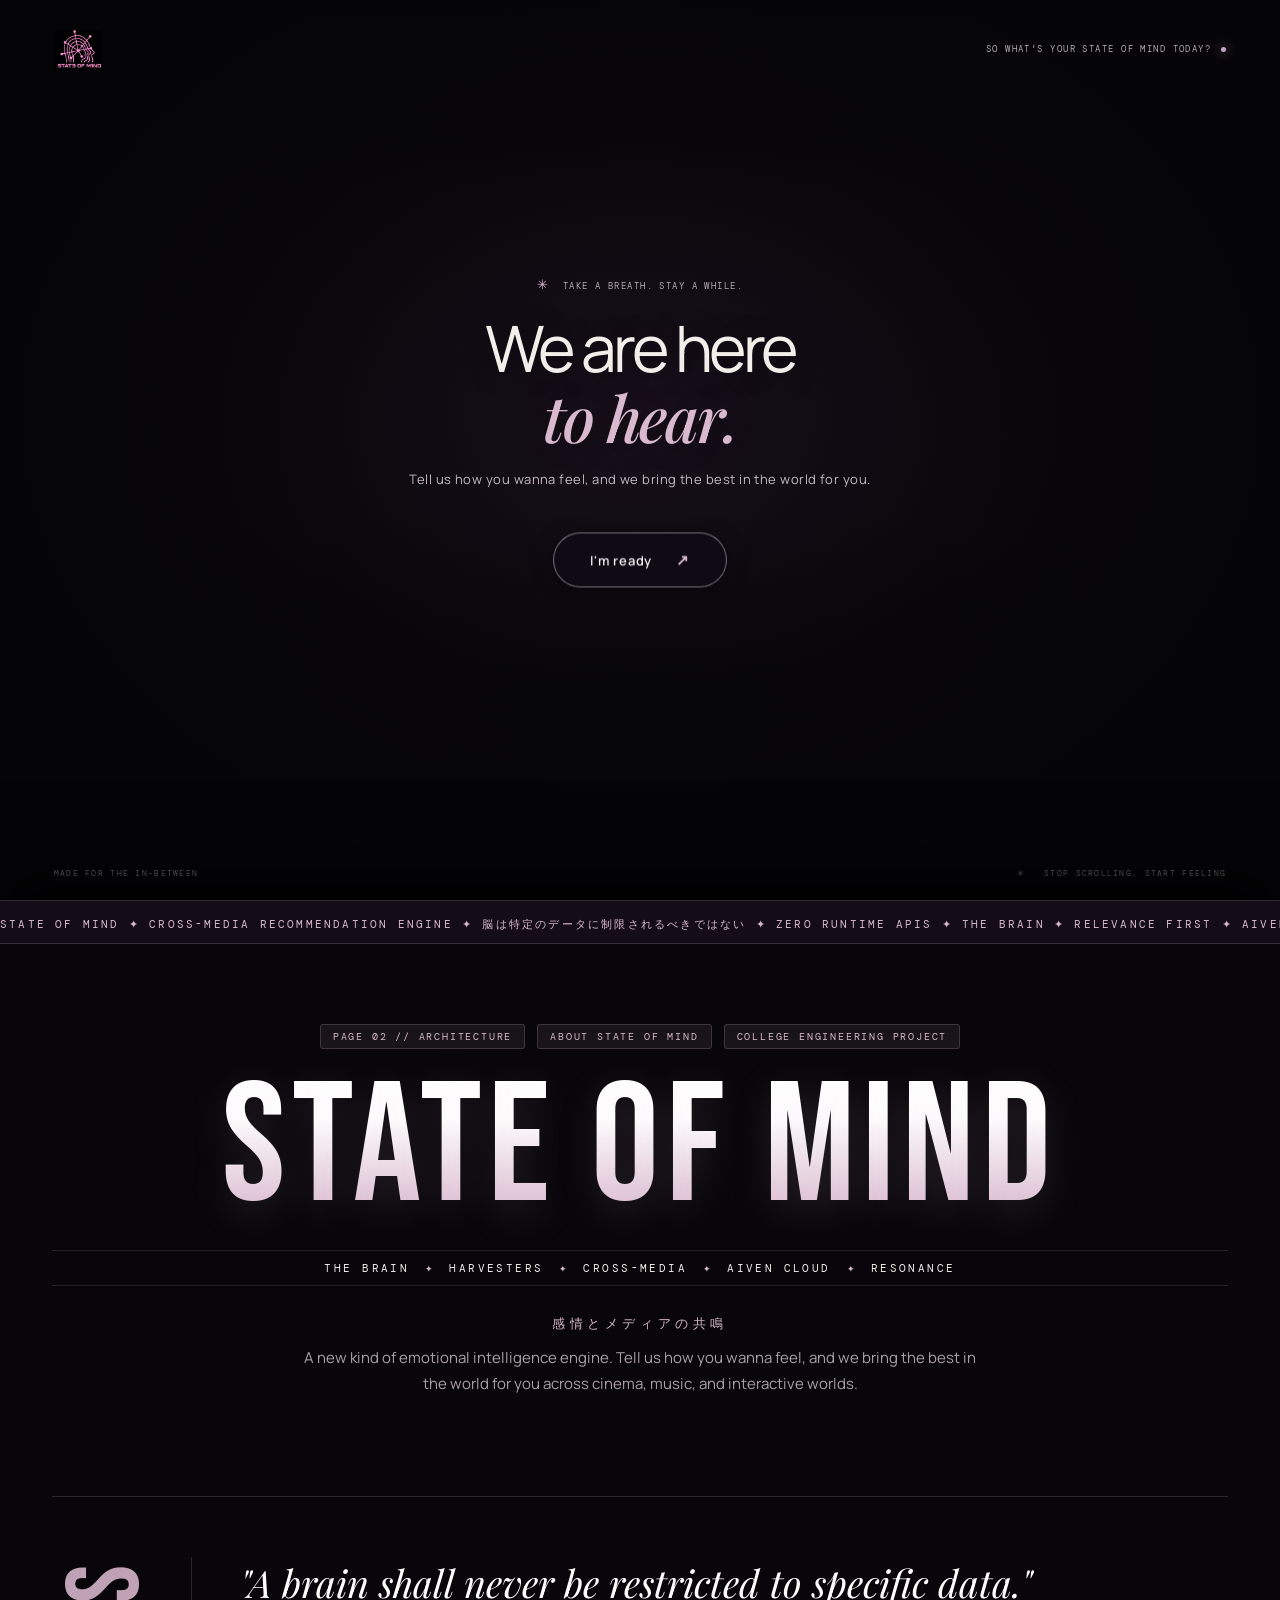
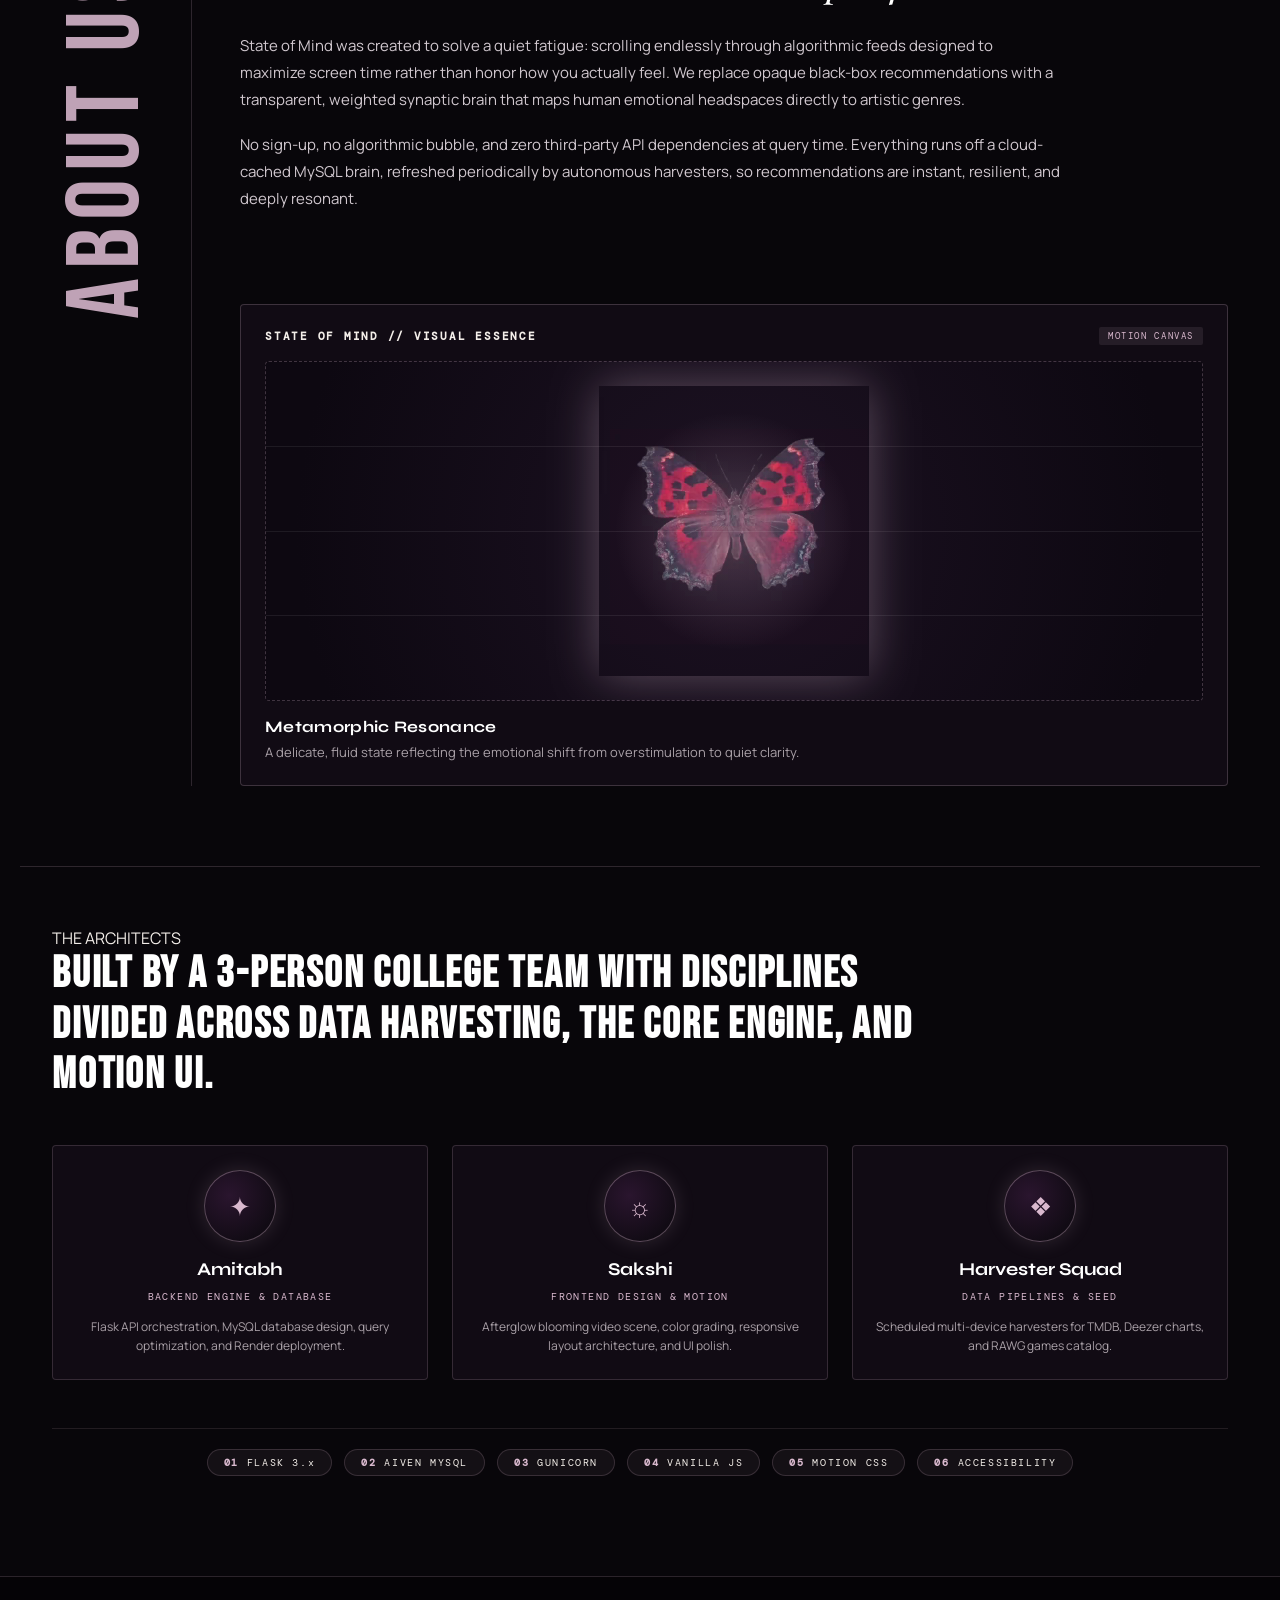
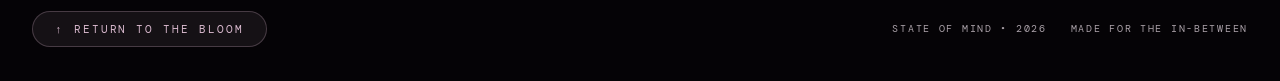
==== commit 87eae0ba: "feat(frontend): replace slots with butterfly.webm showcase and remove blueprint section" ====
--- a/frontend/index.html
+++ b/frontend/index.html
@@ -133,105 +133,31 @@
           </p>
         </div>
 
-        <!-- Preserved Animation Canvas Slots (Reserved for future visual interactive animations) -->
-        <div class="anim-slots-grid reveal-on-scroll delay-3">
-          <div class="anim-slot-box" data-slot="01">
-            <div class="slot-badge-bar">
-              <span class="slot-number">SLOT 01</span>
-              <span class="slot-tag">ANIMATION CANVAS</span>
-            </div>
-            <div class="slot-visual-canvas">
-              <div class="canvas-glow"></div>
-              <div class="slot-placeholder-icon">🧠</div>
-              <div class="slot-wireframe-lines">
-                <span></span><span></span><span></span>
-              </div>
-            </div>
-            <div class="slot-meta">
-              <span class="slot-title">The Synaptic Mapping</span>
-              <span class="slot-desc">Mood-to-genre weighted relevance matrix connecting emotional vectors to media domains.</span>
+        <!-- Butterfly Animation Showcase (Spanning collective width of previous slots) -->
+        <div class="butterfly-showcase-box reveal-on-scroll delay-3" aria-label="Butterfly motion canvas">
+          <div class="butterfly-badge-bar">
+            <span class="butterfly-tag-left">STATE OF MIND // VISUAL ESSENCE</span>
+            <span class="butterfly-tag-right">MOTION CANVAS</span>
+          </div>
+          <div class="butterfly-canvas">
+            <div class="butterfly-ambient-glow"></div>
+            <video class="butterfly-video" autoplay loop muted playsinline preload="auto" aria-label="Butterfly animation">
+              <source src="assets/butterfly.webm" type="video/webm">
+            </video>
+            <div class="butterfly-wireframe-lines">
+              <span></span><span></span><span></span>
             </div>
           </div>
-
-          <div class="anim-slot-box" data-slot="02">
-            <div class="slot-badge-bar">
-              <span class="slot-number">SLOT 02</span>
-              <span class="slot-tag">ANIMATION CANVAS</span>
-            </div>
-            <div class="slot-visual-canvas">
-              <div class="canvas-glow"></div>
-              <div class="slot-placeholder-icon">⚡</div>
-              <div class="slot-wireframe-lines">
-                <span></span><span></span><span></span>
-              </div>
-            </div>
-            <div class="slot-meta">
-              <span class="slot-title">Autonomous Harvester Pulse</span>
-              <span class="slot-desc">Midnight scheduled crawlers ingesting TMDB, Deezer charts, and RAWG game indexes.</span>
-            </div>
+          <div class="butterfly-caption">
+            <span class="butterfly-title">Metamorphic Resonance</span>
+            <span class="butterfly-desc">A delicate, fluid state reflecting the emotional shift from overstimulation to quiet clarity.</span>
           </div>
         </div>
       </div>
     </div>
   </section>
 
-  <!-- Section 3: Strategic Blueprint & Feature Blocks -->
-  <section class="about-blueprint-section">
-    <div class="blueprint-headline-wrap reveal-on-scroll">
-      <span class="mono-eyebrow">ARCHITECTURAL MANIFESTO</span>
-      <h2 class="manifesto-heading">
-        STATE OF MIND OPERATES ON A SIMPLE LAW: RELEVANCE FIRST, POPULARITY ONLY AS A TIEBREAKER — NEVER AVERAGED TOGETHER.
-      </h2>
-      <p class="manifesto-desc">
-        Because mood-fit is the entire soul of the application, a wildly popular title that poorly matches your current headspace must never outrank a deeply resonant hidden gem.
-      </p>
-    </div>
-
-    <!-- Preserved 4-Block Feature Canvas Grid -->
-    <div class="blueprint-blocks-grid">
-      <div class="blueprint-card reveal-on-scroll">
-        <div class="blueprint-card-slot">
-          <div class="blueprint-slot-label">SLOT 03 // VISUAL BLOCK</div>
-          <div class="blueprint-slot-icon">🎬</div>
-        </div>
-        <span class="blueprint-card-num">01</span>
-        <h3 class="blueprint-card-title">Movies & TV Series</h3>
-        <p class="blueprint-card-body">Ranked through TMDB trending scores joined with weighted cinematic mood categories.</p>
-      </div>
-
-      <div class="blueprint-card reveal-on-scroll delay-1">
-        <div class="blueprint-card-slot">
-          <div class="blueprint-slot-label">SLOT 04 // VISUAL BLOCK</div>
-          <div class="blueprint-slot-icon">🎵</div>
-        </div>
-        <span class="blueprint-card-num">02</span>
-        <h3 class="blueprint-card-title">Sonic Resonance</h3>
-        <p class="blueprint-card-body">Deezer chart tracks calibrated through genre aliasing and acoustic mood fallbacks.</p>
-      </div>
-
-      <div class="blueprint-card reveal-on-scroll delay-2">
-        <div class="blueprint-card-slot">
-          <div class="blueprint-slot-label">SLOT 05 // VISUAL BLOCK</div>
-          <div class="blueprint-slot-icon">🎮</div>
-        </div>
-        <span class="blueprint-card-num">03</span>
-        <h3 class="blueprint-card-title">Interactive Worlds</h3>
-        <p class="blueprint-card-body">Curated RAWG titles tuned to high-focus, meditative, or adrenaline-heavy emotional states.</p>
-      </div>
-
-      <div class="blueprint-card reveal-on-scroll delay-3">
-        <div class="blueprint-card-slot">
-          <div class="blueprint-slot-label">SLOT 06 // VISUAL BLOCK</div>
-          <div class="blueprint-slot-icon">☁</div>
-        </div>
-        <span class="blueprint-card-num">04</span>
-        <h3 class="blueprint-card-title">Cloud MySQL Brain</h3>
-        <p class="blueprint-card-body">Aiven MySQL cluster enforcing SSL connections, deduplication, and zero runtime cold starts.</p>
-      </div>
-    </div>
-  </section>
-
-  <!-- Section 4: The 3-Person Team & Engineering Credits -->
+  <!-- Section 3: The 3-Person Team & Engineering Credits -->
   <section class="about-team-section">
     <div class="team-header reveal-on-scroll">
       <span class="mono-eyebrow">THE ARCHITECTS</span>
--- a/frontend/style.css
+++ b/frontend/style.css
@@ -1310,39 +1310,35 @@
   max-width: 820px;
 }
 
-/* Animation Canvas Slots (Preserved frames for future animations) */
-.anim-slots-grid {
-  display: grid;
-  grid-template-columns: repeat(2, 1fr);
-  gap: 24px;
-  margin-top: 20px;
-}
-
-.anim-slot-box {
+/* Butterfly Motion Showcase (Spans the collective size of previous slot cards) */
+.butterfly-showcase-box {
   position: relative;
   background: #110b14;
   border: 1px solid rgba(217, 185, 206, 0.22);
   border-radius: 4px;
-  padding: 16px;
+  padding: 22px 24px;
   display: flex;
   flex-direction: column;
-  gap: 14px;
+  gap: 16px;
+  margin-top: 24px;
+  width: 100%;
+  box-sizing: border-box;
   transition: border-color 0.4s ease, transform 0.4s ease, box-shadow 0.4s ease;
 }
 
-.anim-slot-box:hover {
-  border-color: rgba(217, 185, 206, 0.5);
+.butterfly-showcase-box:hover {
+  border-color: rgba(217, 185, 206, 0.55);
   transform: translateY(-4px);
-  box-shadow: 0 14px 34px rgba(217, 185, 206, 0.1);
-}
-
-.slot-badge-bar {
+  box-shadow: 0 16px 40px rgba(217, 185, 206, 0.12);
+}
+
+.butterfly-badge-bar {
   display: flex;
   justify-content: space-between;
   align-items: center;
 }
 
-.slot-number {
+.butterfly-tag-left {
   font-family: 'DM Mono', monospace;
   font-size: 11px;
   letter-spacing: 0.16em;
@@ -1350,188 +1346,88 @@
   font-weight: 600;
 }
 
-.slot-tag {
+.butterfly-tag-right {
   font-family: 'DM Mono', monospace;
   font-size: 9px;
   letter-spacing: 0.18em;
   color: var(--accent-rose);
   background: rgba(217, 185, 206, 0.1);
-  padding: 2px 7px;
+  padding: 3px 9px;
   border-radius: 2px;
 }
 
-.slot-visual-canvas {
+.butterfly-canvas {
   position: relative;
-  height: 220px;
-  background: radial-gradient(circle at 50% 50%, #1e1322 0%, #0d0810 85%);
+  width: 100%;
+  height: 340px;
+  background: radial-gradient(circle at 50% 50%, #1c1122 0%, #0d0811 88%);
   border: 1px dashed rgba(217, 185, 206, 0.25);
-  border-radius: 2px;
+  border-radius: 4px;
   display: flex;
   align-items: center;
   justify-content: center;
   overflow: hidden;
 }
 
-.canvas-glow {
+.butterfly-ambient-glow {
   position: absolute;
-  width: 140px;
-  height: 140px;
-  background: radial-gradient(circle, rgba(217, 185, 206, 0.22) 0%, transparent 70%);
+  width: 240px;
+  height: 240px;
+  background: radial-gradient(circle, rgba(217, 185, 206, 0.24) 0%, transparent 70%);
   border-radius: 50%;
-  animation: slotPulse 4s ease-in-out infinite;
-}
-
-@keyframes slotPulse {
-  0%, 100% { transform: scale(0.9); opacity: 0.5; }
-  50% { transform: scale(1.15); opacity: 0.9; }
-}
-
-.slot-placeholder-icon {
-  font-size: 42px;
+  animation: butterflyGlow 5s ease-in-out infinite;
+  pointer-events: none;
+}
+
+@keyframes butterflyGlow {
+  0%, 100% { transform: scale(0.9); opacity: 0.55; }
+  50% { transform: scale(1.2); opacity: 0.95; }
+}
+
+.butterfly-video {
+  max-width: 90%;
+  max-height: 290px;
+  object-fit: contain;
   z-index: 2;
-  filter: drop-shadow(0 0 12px rgba(217, 185, 206, 0.4));
-  transition: transform 0.4s ease;
-}
-
-.anim-slot-box:hover .slot-placeholder-icon {
-  transform: scale(1.12);
-}
-
-.slot-wireframe-lines {
+  filter: drop-shadow(0 0 24px rgba(217, 185, 206, 0.35));
+  mix-blend-mode: screen;
+  pointer-events: none;
+}
+
+.butterfly-wireframe-lines {
   position: absolute;
   inset: 0;
   display: flex;
   flex-direction: column;
   justify-content: space-evenly;
-  opacity: 0.12;
+  opacity: 0.08;
   pointer-events: none;
 }
 
-.slot-wireframe-lines span {
+.butterfly-wireframe-lines span {
   width: 100%;
   height: 1px;
   background: var(--cream);
 }
 
-.slot-meta {
+.butterfly-caption {
   display: flex;
   flex-direction: column;
   gap: 6px;
 }
 
-.slot-title {
-  font-family: 'Manrope', sans-serif;
+.butterfly-title {
+  font-family: 'Syne', 'Manrope', sans-serif;
   font-weight: 700;
-  font-size: 14px;
+  font-size: 16px;
   color: #fff;
   letter-spacing: 0.02em;
 }
 
-.slot-desc {
-  font-size: 12px;
-  line-height: 1.55;
-  color: var(--muted);
-}
-
-/* Section 3: Strategic Blueprint Architecture */
-.about-blueprint-section {
-  max-width: 1240px;
-  margin: 0 auto;
-  padding: 60px 32px 80px;
-  border-top: 1px solid rgba(217, 185, 206, 0.18);
-}
-
-.blueprint-header {
-  max-width: 860px;
-  margin-bottom: 44px;
-}
-
-.mono-eyebrow {
-  display: block;
-  font-family: 'DM Mono', monospace;
-  font-size: 10px;
-  letter-spacing: 0.24em;
-  color: var(--accent-rose);
-  margin-bottom: 12px;
-}
-
-.blueprint-title {
-  font-family: 'Bebas Neue', 'Syne', sans-serif;
-  font-size: clamp(26px, 3.8vw, 44px);
-  line-height: 1.15;
-  letter-spacing: 0.04em;
-  color: #fff;
-  margin: 0;
-}
-
-.blueprint-blocks-grid {
-  display: grid;
-  grid-template-columns: repeat(4, 1fr);
-  gap: 20px;
-}
-
-.blueprint-card {
-  position: relative;
-  background: #100a13;
-  border: 1px solid rgba(217, 185, 206, 0.18);
-  border-radius: 4px;
-  padding: 18px;
-  display: flex;
-  flex-direction: column;
-  gap: 12px;
-  transition: transform 0.4s ease, border-color 0.4s ease;
-}
-
-.blueprint-card:hover {
-  transform: translateY(-5px);
-  border-color: rgba(217, 185, 206, 0.45);
-}
-
-.blueprint-card-slot {
-  height: 130px;
-  background: radial-gradient(circle at 50% 50%, #1a101f 0%, #0a060d 90%);
-  border: 1px dashed rgba(217, 185, 206, 0.22);
-  border-radius: 2px;
-  display: flex;
-  flex-direction: column;
-  align-items: center;
-  justify-content: center;
-  gap: 8px;
-}
-
-.blueprint-slot-label {
-  font-family: 'DM Mono', monospace;
-  font-size: 8px;
-  letter-spacing: 0.14em;
-  color: var(--accent-rose);
-  opacity: 0.8;
-}
-
-.blueprint-slot-icon {
-  font-size: 26px;
-  filter: drop-shadow(0 0 8px rgba(217, 185, 206, 0.3));
-}
-
-.blueprint-card-num {
-  font-family: 'Bebas Neue', sans-serif;
-  font-size: 28px;
-  color: var(--accent-rose);
-  line-height: 1;
-}
-
-.blueprint-card-title {
-  font-family: 'Manrope', sans-serif;
-  font-size: 15px;
-  font-weight: 700;
-  color: #fff;
-  margin: 0;
-}
-
-.blueprint-card-body {
-  font-size: 12px;
+.butterfly-desc {
+  font-size: 13px;
   line-height: 1.6;
   color: var(--muted);
-  margin: 0;
 }
 
 /* Section 4: Team Section */
@@ -1705,12 +1601,6 @@
    RESPONSIVE DESIGN (About Section)
    ========================================================================== */
 
-@media (max-width: 1024px) {
-  .blueprint-blocks-grid {
-    grid-template-columns: repeat(2, 1fr);
-  }
-}
-
 @media (max-width: 768px) {
   .about-hero-wrap {
     padding: 60px 20px 40px;
@@ -1735,11 +1625,14 @@
     font-size: 48px;
     letter-spacing: 0.06em;
   }
-  .anim-slots-grid {
-    grid-template-columns: 1fr;
-  }
-  .blueprint-blocks-grid {
-    grid-template-columns: 1fr;
+  .butterfly-showcase-box {
+    padding: 16px;
+  }
+  .butterfly-canvas {
+    height: 250px;
+  }
+  .butterfly-video {
+    max-height: 210px;
   }
   .team-avatars-row {
     grid-template-columns: 1fr;
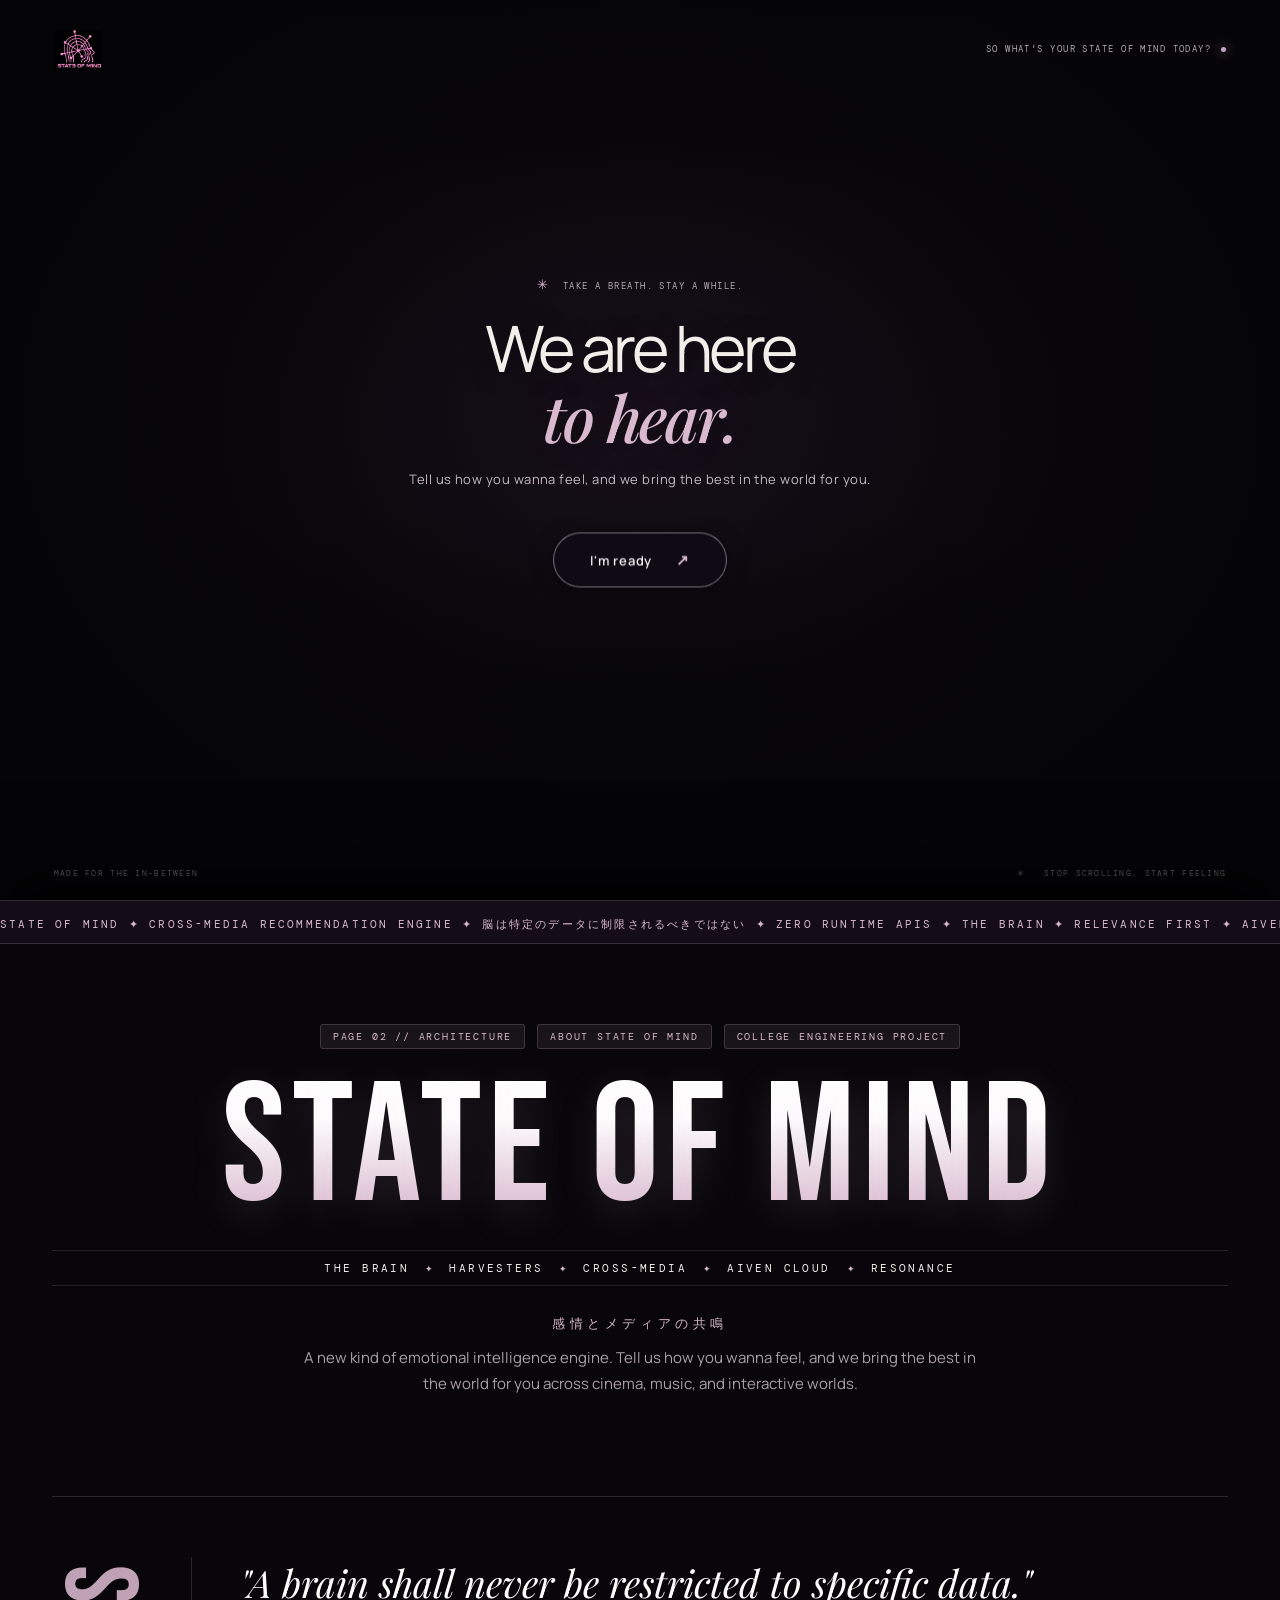
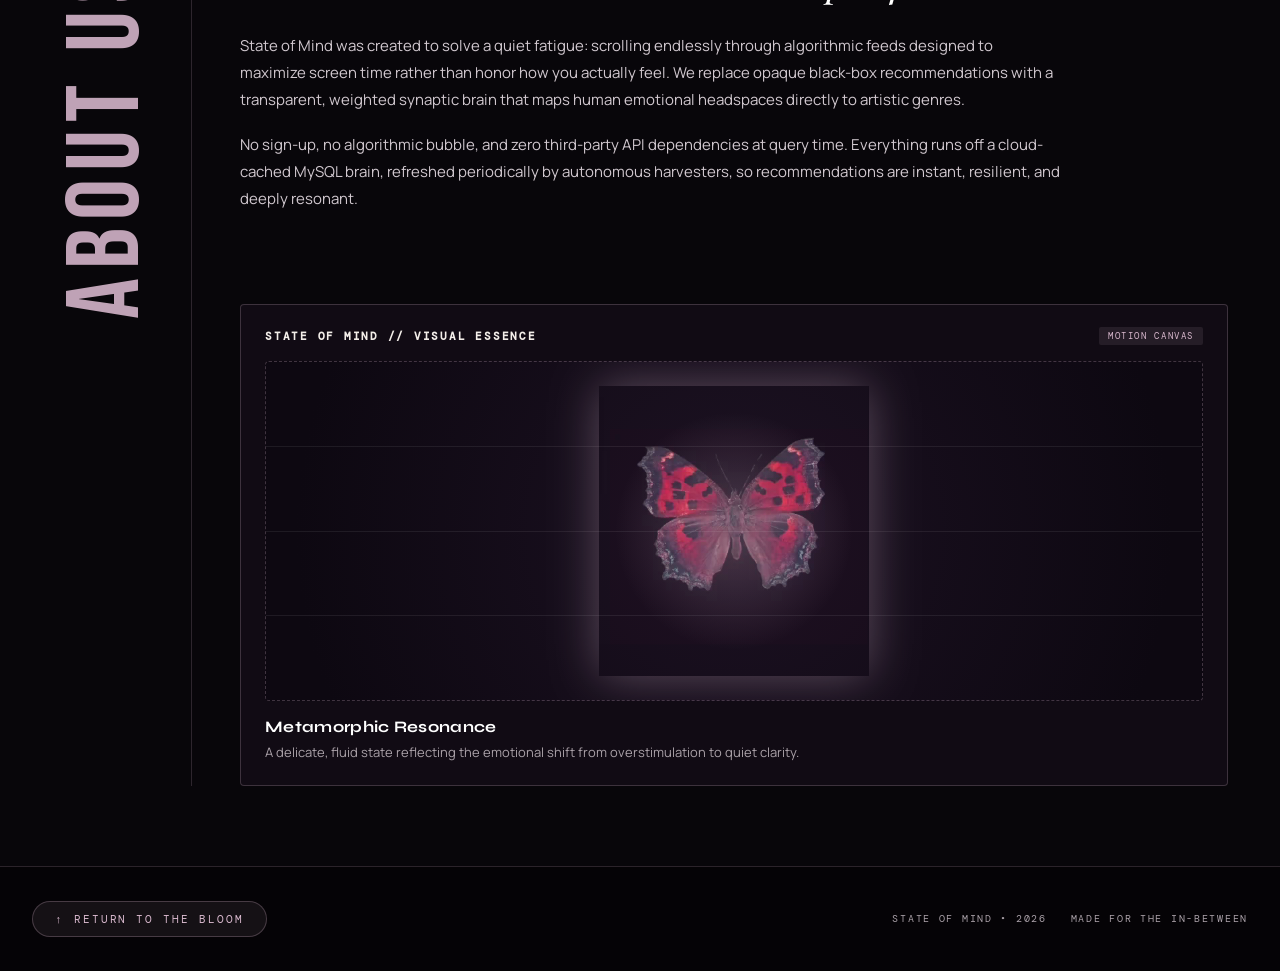
==== commit 29ccd446: "feat(frontend): remove team architects section completely" ====
--- a/frontend/index.html
+++ b/frontend/index.html
@@ -157,56 +157,7 @@
     </div>
   </section>
 
-  <!-- Section 3: The 3-Person Team & Engineering Credits -->
-  <section class="about-team-section">
-    <div class="team-header reveal-on-scroll">
-      <span class="mono-eyebrow">THE ARCHITECTS</span>
-      <h2 class="team-title">
-        BUILT BY A 3-PERSON COLLEGE TEAM WITH DISCIPLINES DIVIDED ACROSS DATA HARVESTING, THE CORE ENGINE, AND MOTION UI.
-      </h2>
-    </div>
-
-    <div class="team-avatars-row reveal-on-scroll delay-1">
-      <div class="team-member-card">
-        <div class="member-avatar-box">
-          <span class="member-sym">✦</span>
-        </div>
-        <h4 class="member-name">Amitabh</h4>
-        <span class="member-role">Backend Engine & Database</span>
-        <p class="member-desc">Flask API orchestration, MySQL database design, query optimization, and Render deployment.</p>
-      </div>
-
-      <div class="team-member-card">
-        <div class="member-avatar-box">
-          <span class="member-sym">☼</span>
-        </div>
-        <h4 class="member-name">Sakshi</h4>
-        <span class="member-role">Frontend Design & Motion</span>
-        <p class="member-desc">Afterglow blooming video scene, color grading, responsive layout architecture, and UI polish.</p>
-      </div>
-
-      <div class="team-member-card">
-        <div class="member-avatar-box">
-          <span class="member-sym">❖</span>
-        </div>
-        <h4 class="member-name">Harvester Squad</h4>
-        <span class="member-role">Data Pipelines & Seed</span>
-        <p class="member-desc">Scheduled multi-device harvesters for TMDB, Deezer charts, and RAWG games catalog.</p>
-      </div>
-    </div>
-
-    <!-- Bottom Aesthetic Badge Bar (Matching Reference) -->
-    <div class="stack-badges-bar reveal-on-scroll delay-2">
-      <div class="stack-badge"><span class="badge-idx">01</span><span>FLASK 3.x</span></div>
-      <div class="stack-badge"><span class="badge-idx">02</span><span>AIVEN MYSQL</span></div>
-      <div class="stack-badge"><span class="badge-idx">03</span><span>GUNICORN</span></div>
-      <div class="stack-badge"><span class="badge-idx">04</span><span>VANILLA JS</span></div>
-      <div class="stack-badge"><span class="badge-idx">05</span><span>MOTION CSS</span></div>
-      <div class="stack-badge"><span class="badge-idx">06</span><span>ACCESSIBILITY</span></div>
-    </div>
-  </section>
-
-  <!-- Section 5: Editorial Footer & Back To Bloom -->
+  <!-- Editorial Footer & Back To Bloom -->
   <footer class="about-footer-block reveal-on-scroll">
     <div class="footer-inner">
       <a href="#stage" class="scroll-top-btn" id="scrollTopBtn">
--- a/frontend/style.css
+++ b/frontend/style.css
@@ -1430,124 +1430,7 @@
   color: var(--muted);
 }
 
-/* Section 4: Team Section */
-.about-team-section {
-  max-width: 1240px;
-  margin: 0 auto;
-  padding: 60px 32px 80px;
-  border-top: 1px solid rgba(217, 185, 206, 0.18);
-}
-
-.team-header {
-  max-width: 900px;
-  margin-bottom: 44px;
-}
-
-.team-title {
-  font-family: 'Bebas Neue', 'Syne', sans-serif;
-  font-size: clamp(26px, 3.8vw, 44px);
-  line-height: 1.15;
-  letter-spacing: 0.04em;
-  color: #fff;
-  margin: 0;
-}
-
-.team-avatars-row {
-  display: grid;
-  grid-template-columns: repeat(3, 1fr);
-  gap: 24px;
-  margin-bottom: 48px;
-}
-
-.team-member-card {
-  background: #110b14;
-  border: 1px solid rgba(217, 185, 206, 0.18);
-  border-radius: 4px;
-  padding: 24px 20px;
-  text-align: center;
-  display: flex;
-  flex-direction: column;
-  align-items: center;
-  gap: 10px;
-  transition: transform 0.4s ease, border-color 0.4s ease;
-}
-
-.team-member-card:hover {
-  transform: translateY(-4px);
-  border-color: rgba(217, 185, 206, 0.45);
-}
-
-.member-avatar-box {
-  width: 72px;
-  height: 72px;
-  border-radius: 50%;
-  border: 1px solid rgba(217, 185, 206, 0.35);
-  background: radial-gradient(circle at 35% 35%, #2a152e 0%, #110b14 75%);
-  display: flex;
-  align-items: center;
-  justify-content: center;
-  margin-bottom: 6px;
-  box-shadow: 0 0 20px rgba(217, 185, 206, 0.15);
-}
-
-.member-sym {
-  font-size: 26px;
-  color: var(--accent-rose);
-}
-
-.member-name {
-  font-family: 'Syne', 'Manrope', sans-serif;
-  font-size: 18px;
-  font-weight: 700;
-  color: #fff;
-  margin: 0;
-}
-
-.member-role {
-  font-family: 'DM Mono', monospace;
-  font-size: 10px;
-  letter-spacing: 0.14em;
-  color: var(--accent-rose);
-  text-transform: uppercase;
-}
-
-.member-desc {
-  font-size: 12px;
-  line-height: 1.6;
-  color: var(--muted);
-  margin: 4px 0 0;
-}
-
-/* Badges Bar */
-.stack-badges-bar {
-  display: flex;
-  flex-wrap: wrap;
-  gap: 12px;
-  justify-content: center;
-  padding: 20px 0;
-  border-top: 1px solid rgba(217, 185, 206, 0.12);
-}
-
-.stack-badge {
-  display: flex;
-  align-items: center;
-  gap: 8px;
-  background: rgba(217, 185, 206, 0.06);
-  border: 1px solid rgba(217, 185, 206, 0.18);
-  border-radius: 999px;
-  padding: 6px 16px;
-  font-family: 'DM Mono', monospace;
-  font-size: 10px;
-  letter-spacing: 0.16em;
-  color: var(--cream);
-}
-
-.badge-idx {
-  color: var(--accent-rose);
-  font-weight: bold;
-}
-
-/* Section 5: Editorial Footer */
+/* Editorial Footer */
 .about-footer-block {
   width: 100%;
   background: #050306;
@@ -1634,9 +1517,6 @@
   .butterfly-video {
     max-height: 210px;
   }
-  .team-avatars-row {
-    grid-template-columns: 1fr;
-  }
   .footer-inner {
     flex-direction: column;
     align-items: center;
